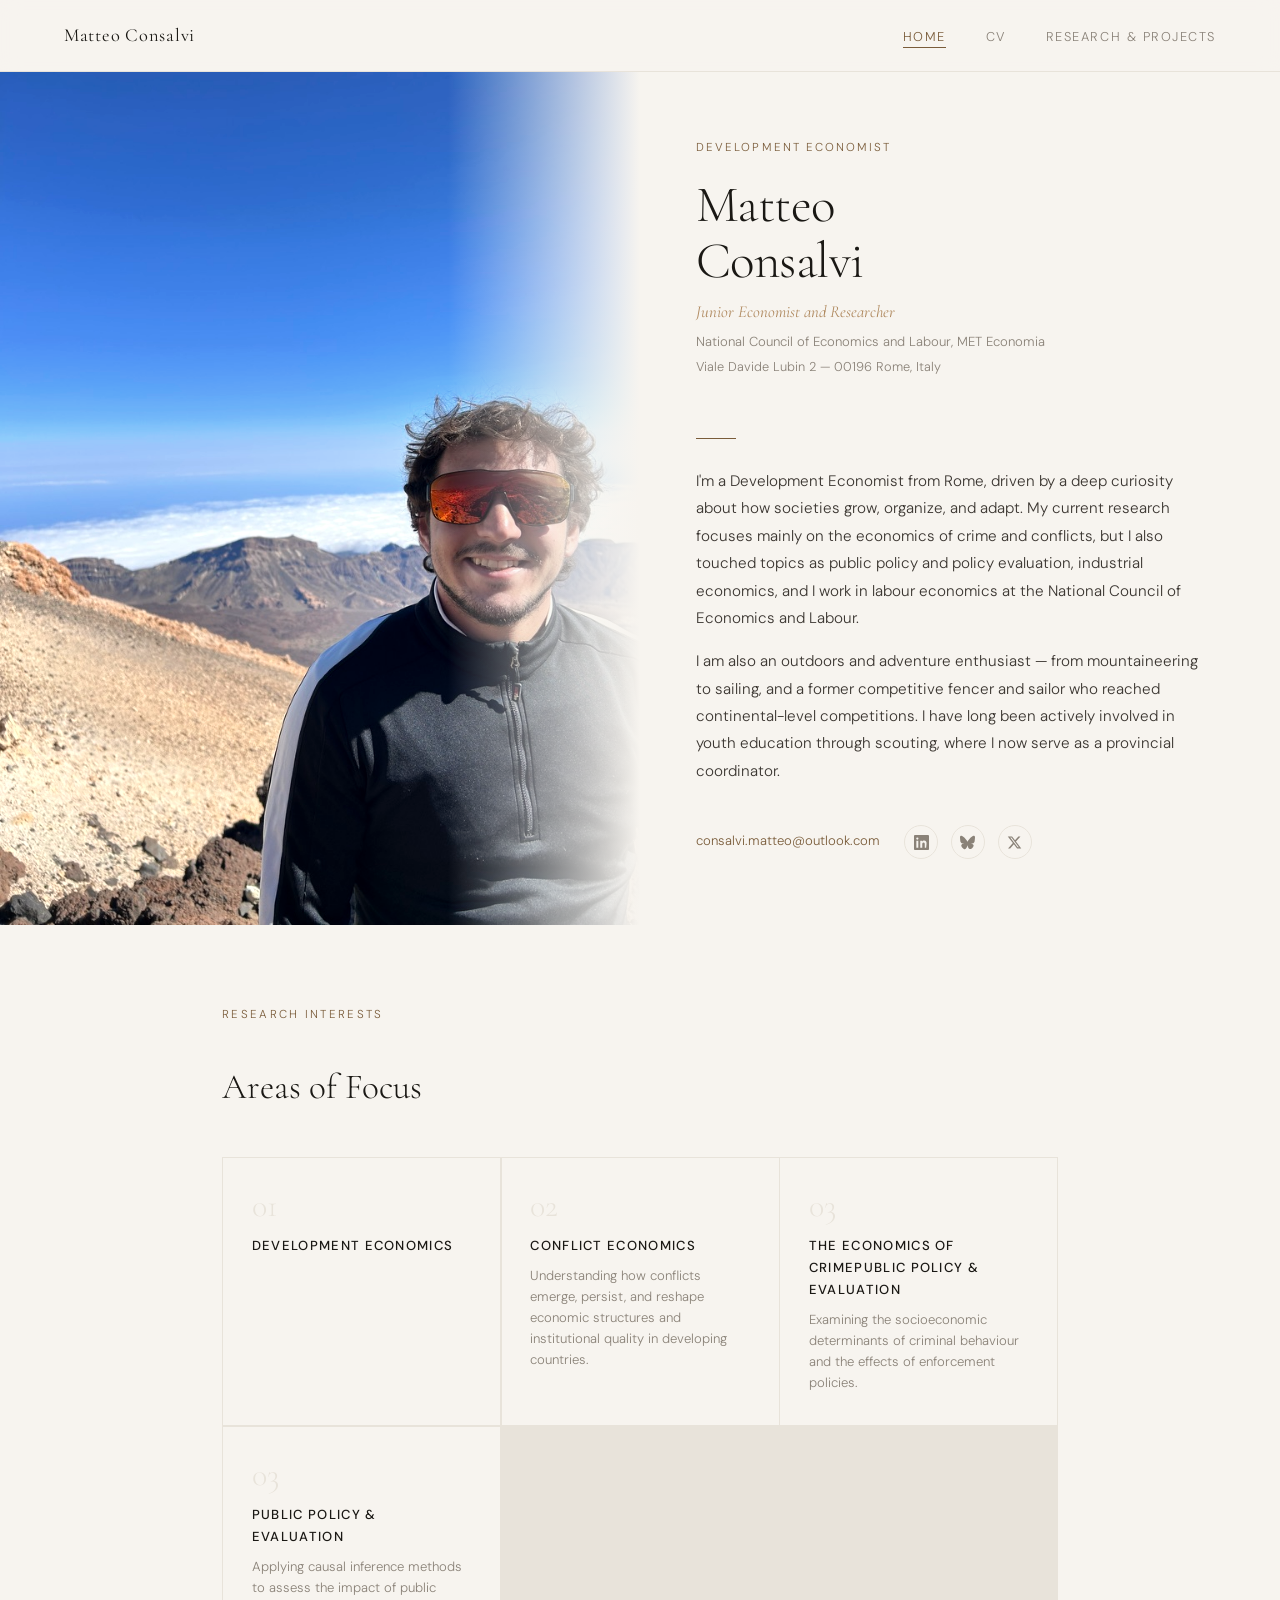
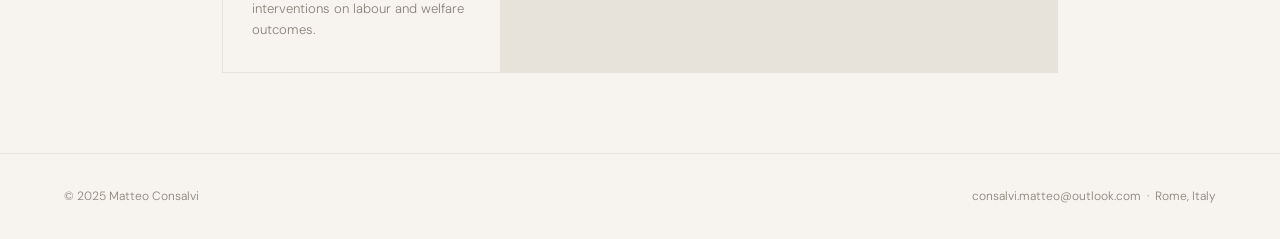
==== index.html @ 64a4013e "Updating research interests" ====
<!DOCTYPE html>
<html lang="en">
<head>
  <meta charset="UTF-8" />
  <meta name="viewport" content="width=device-width, initial-scale=1.0" />
  <title>Matteo Consalvi — Development Economist</title>
  <link href="https://fonts.googleapis.com/css2?family=Cormorant+Garamond:ital,wght@0,300;0,400;0,600;1,300;1,400&family=DM+Sans:wght@300;400;500&display=swap" rel="stylesheet" />
  <style>
    *, *::before, *::after { box-sizing: border-box; margin: 0; padding: 0; }

    :root {
      --ink:       #1a1814;
      --parchment: #f7f4ef;
      --warm-mid:  #e8e3da;
      --accent:    #7a5c3a;
      --accent-lt: #b08a60;
      --muted:     #8a8278;
      --serif:     'Cormorant Garamond', Georgia, serif;
      --sans:      'DM Sans', system-ui, sans-serif;
    }

    html { scroll-behavior: smooth; }

    body {
      background: var(--parchment);
      color: var(--ink);
      font-family: var(--sans);
      font-weight: 300;
      line-height: 1.7;
      min-height: 100vh;
    }

    /* ─── NAV ─── */
    nav {
      position: fixed; top: 0; left: 0; right: 0; z-index: 100;
      display: flex; align-items: center; justify-content: space-between;
      padding: 1.25rem 4rem;
      background: rgba(247,244,239,0.92);
      backdrop-filter: blur(10px);
      border-bottom: 1px solid var(--warm-mid);
    }
    .nav-brand {
      font-family: var(--serif);
      font-size: 1.15rem;
      font-weight: 400;
      letter-spacing: 0.04em;
      color: var(--ink);
      text-decoration: none;
    }
    .nav-links { display: flex; gap: 2.5rem; list-style: none; }
    .nav-links a {
      font-size: 0.8rem;
      letter-spacing: 0.12em;
      text-transform: uppercase;
      color: var(--muted);
      text-decoration: none;
      transition: color 0.2s;
    }
    .nav-links a:hover, .nav-links a.active { color: var(--ink); }
    .nav-links a.active {
      border-bottom: 1px solid var(--accent);
      padding-bottom: 2px;
      color: var(--accent);
    }

    /* ─── HERO ─── */
    .hero {
      display: grid;
      grid-template-columns: 1fr 1fr;
      min-height: 100vh;
      padding-top: 72px;
    }
    .hero-image-col {
      position: relative;
      overflow: hidden;
    }
    .hero-image-col img {
      width: 100%; height: 100%;
      object-fit: cover;
      object-position: center top;
      display: block;
      filter: sepia(12%) contrast(1.05);
    }
    .hero-image-overlay {
      position: absolute; inset: 0;
      background: linear-gradient(to right, transparent 70%, var(--parchment) 100%);
    }

    .hero-content {
      display: flex;
      flex-direction: column;
      justify-content: center;
      padding: 4rem 5rem 4rem 3.5rem;
    }
    .hero-eyebrow {
      font-size: 0.72rem;
      letter-spacing: 0.18em;
      text-transform: uppercase;
      color: var(--accent);
      margin-bottom: 1.2rem;
    }
    h1 {
      font-family: var(--serif);
      font-size: clamp(2.8rem, 4vw, 4.2rem);
      font-weight: 300;
      line-height: 1.1;
      letter-spacing: -0.01em;
      margin-bottom: 0.5rem;
    }
    .hero-title {
      font-family: var(--serif);
      font-size: 1.05rem;
      font-weight: 400;
      font-style: italic;
      color: var(--accent-lt);
      margin-bottom: 0.3rem;
    }
    .hero-affil {
      font-size: 0.82rem;
      color: var(--muted);
      margin-bottom: 0.15rem;
    }
    .hero-address {
      font-size: 0.8rem;
      color: var(--muted);
      margin-bottom: 2rem;
    }

    .divider {
      width: 40px; height: 1px;
      background: var(--accent);
      margin: 1.8rem 0;
    }

    .hero-bio {
      font-size: 0.95rem;
      line-height: 1.8;
      color: #3a3530;
      max-width: 520px;
      margin-bottom: 2.5rem;
    }
    .hero-bio p + p { margin-top: 1rem; }

    /* ─── CONTACT ROW ─── */
    .contact-row {
      display: flex;
      flex-wrap: wrap;
      align-items: center;
      gap: 1.5rem;
    }
    .contact-email {
      font-size: 0.82rem;
      color: var(--accent);
      text-decoration: none;
      border-bottom: 1px solid transparent;
      transition: border-color 0.2s;
    }
    .contact-email:hover { border-color: var(--accent); }

    .social-links { display: flex; gap: 0.8rem; align-items: center; }
    .social-links a {
      display: flex; align-items: center; justify-content: center;
      width: 34px; height: 34px;
      border: 1px solid var(--warm-mid);
      border-radius: 50%;
      color: var(--muted);
      text-decoration: none;
      font-size: 0.8rem;
      transition: all 0.2s;
    }
    .social-links a:hover {
      border-color: var(--accent);
      color: var(--accent);
      background: rgba(122,92,58,0.05);
    }
    .social-links svg { width: 15px; height: 15px; fill: currentColor; }

    /* ─── SECTION WRAPPER ─── */
    section {
      max-width: 900px;
      margin: 0 auto;
      padding: 5rem 2rem;
    }
    .section-label {
      font-size: 0.72rem;
      letter-spacing: 0.2em;
      text-transform: uppercase;
      color: var(--accent);
      margin-bottom: 2rem;
    }
    h2 {
      font-family: var(--serif);
      font-size: 2.2rem;
      font-weight: 300;
      margin-bottom: 2.5rem;
    }

    /* ─── INTERESTS GRID ─── */
    .interests-grid {
      display: grid;
      grid-template-columns: repeat(auto-fit, minmax(220px, 1fr));
      gap: 1.5px;
      background: var(--warm-mid);
      border: 1px solid var(--warm-mid);
    }
    .interest-card {
      background: var(--parchment);
      padding: 2rem 1.8rem;
    }
    .interest-number {
      font-family: var(--serif);
      font-size: 2rem;
      font-weight: 300;
      color: var(--warm-mid);
      line-height: 1;
      margin-bottom: 0.8rem;
    }
    .interest-title {
      font-size: 0.82rem;
      letter-spacing: 0.1em;
      text-transform: uppercase;
      font-weight: 500;
      margin-bottom: 0.5rem;
    }
    .interest-desc {
      font-size: 0.82rem;
      color: var(--muted);
      line-height: 1.6;
    }

    /* ─── FOOTER ─── */
    footer {
      border-top: 1px solid var(--warm-mid);
      padding: 2rem 4rem;
      display: flex;
      justify-content: space-between;
      align-items: center;
      font-size: 0.75rem;
      color: var(--muted);
    }
    footer a { color: var(--muted); text-decoration: none; }
    footer a:hover { color: var(--accent); }

    /* ─── MOBILE ─── */
    @media (max-width: 768px) {
      nav { padding: 1rem 1.5rem; }
      .nav-links { gap: 1.5rem; }
      .hero { grid-template-columns: 1fr; }
      .hero-image-col { height: 50vw; }
      .hero-image-overlay {
        background: linear-gradient(to bottom, transparent 60%, var(--parchment) 100%);
      }
      .hero-content { padding: 2.5rem 1.5rem; }
      footer { flex-direction: column; gap: 0.5rem; padding: 1.5rem; }
    }

    /* ─── FADE IN ─── */
    @keyframes fadeUp {
      from { opacity: 0; transform: translateY(22px); }
      to   { opacity: 1; transform: translateY(0); }
    }
    .hero-content > * {
      animation: fadeUp 0.7s ease both;
    }
    .hero-content > *:nth-child(1) { animation-delay: 0.1s; }
    .hero-content > *:nth-child(2) { animation-delay: 0.2s; }
    .hero-content > *:nth-child(3) { animation-delay: 0.28s; }
    .hero-content > *:nth-child(4) { animation-delay: 0.35s; }
    .hero-content > *:nth-child(5) { animation-delay: 0.42s; }
    .hero-content > *:nth-child(6) { animation-delay: 0.5s; }
    .hero-content > *:nth-child(7) { animation-delay: 0.58s; }
    .hero-content > *:nth-child(8) { animation-delay: 0.65s; }
  </style>
</head>
<body>

  <!-- NAV -->
  <nav>
    <a class="nav-brand" href="index.html">Matteo Consalvi</a>
    <ul class="nav-links">
      <li><a href="index.html" class="active">Home</a></li>
      <li><a href="cv.html">CV</a></li>
      <li><a href="research.html">Research &amp; Projects</a></li>
    </ul>
  </nav>

  <!-- HERO -->
  <div class="hero">
    <div class="hero-image-col">
      <!--
        Replace the src below with your own photo, e.g.:
        src="assets/matteo.jpg"
        The image should ideally be portrait-oriented.
      -->
      <img
        src="assets/my-photo.jpeg"
        alt="Matteo Consalvi"
      />
      <div class="hero-image-overlay"></div>
    </div>

    <div class="hero-content">
      <div class="hero-eyebrow">Development Economist</div>
      <h1>Matteo<br>Consalvi</h1>
      <div class="hero-title">Junior Economist and Researcher</div>
      <div class="hero-affil">National Council of Economics and Labour, MET Economia</div>
      <div class="hero-address">Viale Davide Lubin 2 &mdash; 00196 Rome, Italy</div>

      <div class="divider"></div>

      <div class="hero-bio">
        <p>
          I'm a Development Economist from Rome, driven by a deep curiosity about how societies grow, organize, and adapt. My current research focuses mainly on the economics of crime and conflicts, but I also touched topics as public policy and policy evaluation, industrial economics, and I work in labour economics at the National Council of Economics and Labour.
        </p>
        <p>
          I am also an outdoors and adventure enthusiast — from mountaineering to sailing, and a former competitive fencer and sailor who reached continental-level competitions. I have long been actively involved in youth education through scouting, where I now serve as a provincial coordinator.
        </p>
      </div>

      <div class="contact-row">
        <a class="contact-email" href="mailto:consalvi.matteo@outlook.com">consalvi.matteo@outlook.com</a>

        <div class="social-links">
          <!-- LinkedIn -->
          <a href="https://www.linkedin.com/in/matteo-consalvi-65b625216/" target="_blank" rel="noopener" title="LinkedIn">
            <svg viewBox="0 0 24 24" xmlns="http://www.w3.org/2000/svg">
              <path d="M20.447 20.452H17.21v-5.569c0-1.328-.027-3.037-1.852-3.037-1.853 0-2.136 1.445-2.136 2.939v5.667H9.999V9h3.102v1.561h.042c.431-.816 1.484-1.676 3.054-1.676 3.267 0 3.868 2.149 3.868 4.944l-.618 6.623zM5.337 7.433a1.8 1.8 0 1 1 0-3.6 1.8 1.8 0 0 1 0 3.6zm1.554 13.019H3.781V9h3.11v11.452zM22.225 0H1.771C.792 0 0 .774 0 1.729v20.542C0 23.227.792 24 1.771 24h20.451C23.2 24 24 23.227 24 22.271V1.729C24 .774 23.2 0 22.222 0h.003z"/>
            </svg>
          </a>
          <!-- Bluesky -->
          <a href="https://bsky.app/profile/mconsalvi.bsky.social" target="_blank" rel="noopener" title="Bluesky">
            <svg viewBox="0 0 24 24" xmlns="http://www.w3.org/2000/svg">
              <path d="M12 10.8c-1.087-2.114-4.046-6.053-6.798-7.995C2.566.944 1.561 1.266.902 1.565.139 1.908 0 3.08 0 3.768c0 .69.378 5.65.624 6.479.815 2.736 3.713 3.66 6.383 3.364.136-.02.275-.039.415-.056-.138.022-.276.04-.415.056-3.912.58-7.387 2.005-2.83 7.078 5.013 5.19 6.87-1.113 7.823-4.308.953 3.195 2.05 9.271 7.733 4.308 4.267-4.308 1.172-6.498-2.74-7.078a8.741 8.741 0 0 1-.415-.056c.14.017.279.036.415.056 2.67.297 5.568-.628 6.383-3.364.246-.828.624-5.79.624-6.478 0-.69-.139-1.861-.902-2.204-.659-.298-1.664-.62-4.3 1.24C16.046 4.748 13.087 8.687 12 10.8z"/>
            </svg>
          </a>
          <!-- X / Twitter -->
          <a href="https://x.com/matt_consi" target="_blank" rel="noopener" title="X (Twitter)">
            <svg viewBox="0 0 24 24" xmlns="http://www.w3.org/2000/svg">
              <path d="M18.244 2.25h3.308l-7.227 8.26 8.502 11.24H16.17l-5.214-6.817L4.99 21.75H1.68l7.73-8.835L1.254 2.25H8.08l4.713 6.231zm-1.161 17.52h1.833L7.084 4.126H5.117z"/>
            </svg>
          </a>
        </div>
      </div>
    </div>
  </div>

  <!-- RESEARCH INTERESTS -->
  <section>
    <div class="section-label">Research Interests</div>
    <h2>Areas of Focus</h2>
    <div class="interests-grid">
      <div class="interest-card">
        <div class="interest-number">01</div>
        <div class="interest-title">Development Economics</div>
        <div class="interest-desc"></div>
      </div>
      <div class="interest-card">
        <div class="interest-number">02</div>
        <div class="interest-title">Conflict Economics</div>
        <div class="interest-desc">Understanding how conflicts emerge, persist, and reshape economic structures and institutional quality in developing countries.</div>
      </div>
      <div class="interest-card">
        <div class="interest-number">03</div>
        <div class="interest-title">The Economics of CrimePublic Policy &amp; Evaluation</div>
        <div class="interest-desc">Examining the socioeconomic determinants of criminal behaviour and the effects of enforcement policies.</div>
      </div>
      <div class="interest-card">
        <div class="interest-number">03</div>
        <div class="interest-title">Public Policy &amp; Evaluation</div>
        <div class="interest-desc">Applying causal inference methods to assess the impact of public interventions on labour and welfare outcomes.</div>
      </div>
    </div>
  </section>

  <!-- FOOTER -->
  <footer>
    <span>&copy; 2025 Matteo Consalvi</span>
    <span>
      <a href="mailto:consalvi.matteo@outlook.com">consalvi.matteo@outlook.com</a>
      &nbsp;&middot;&nbsp;
      Rome, Italy
    </span>
  </footer>

</body>
</html>
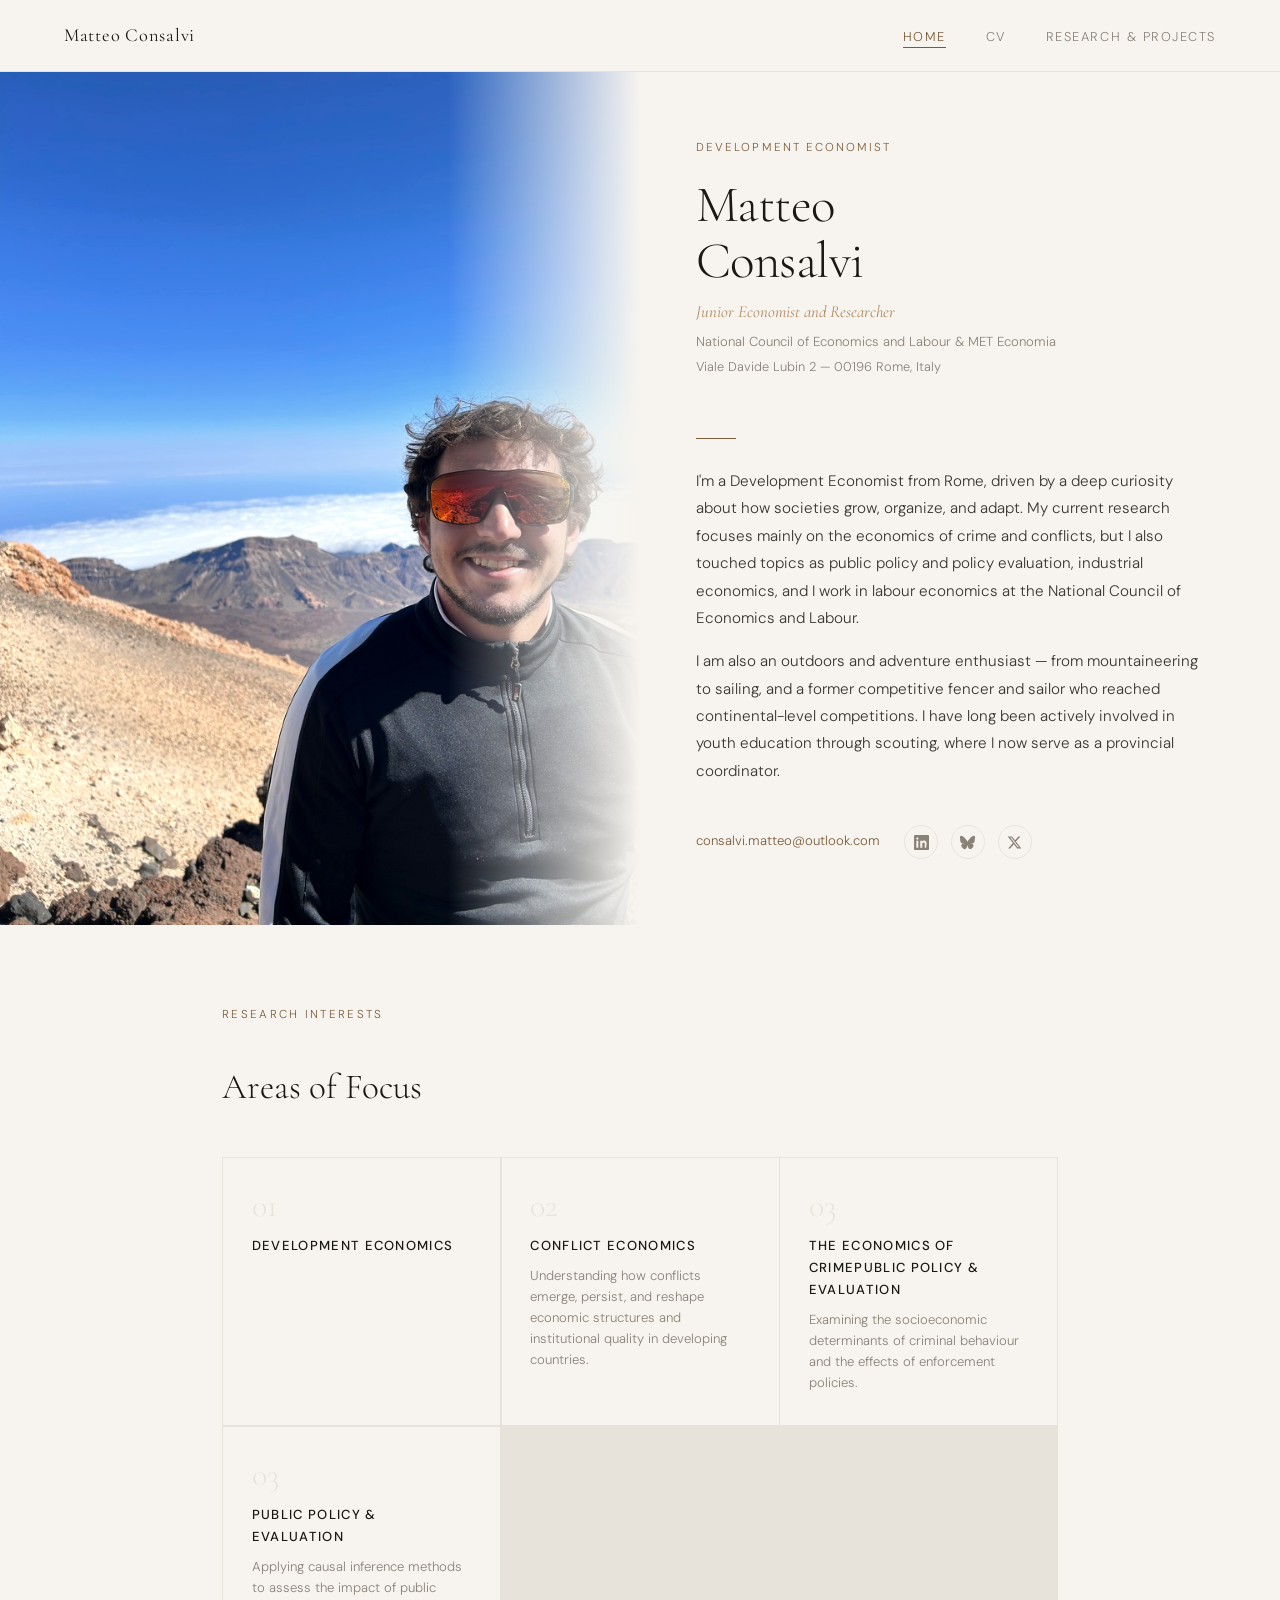
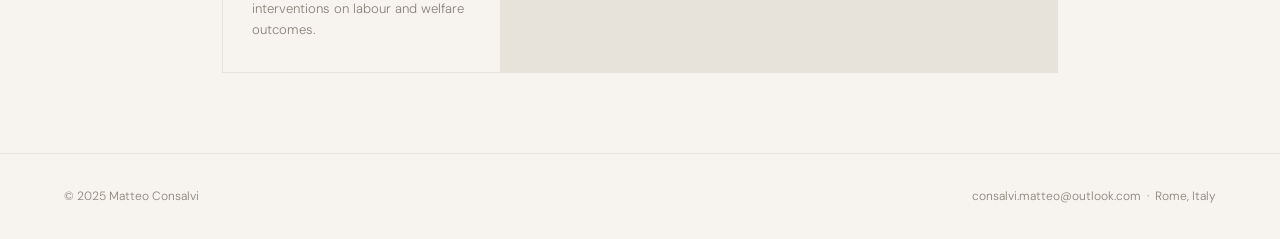
==== commit 87cc2933: "Update index.html" ====
--- a/index.html
+++ b/index.html
@@ -303,7 +303,7 @@
       <div class="hero-eyebrow">Development Economist</div>
       <h1>Matteo<br>Consalvi</h1>
       <div class="hero-title">Junior Economist and Researcher</div>
-      <div class="hero-affil">National Council of Economics and Labour, MET Economia</div>
+      <div class="hero-affil">National Council of Economics and Labour &amp; MET Economia</div>
       <div class="hero-address">Viale Davide Lubin 2 &mdash; 00196 Rome, Italy</div>
 
       <div class="divider"></div>
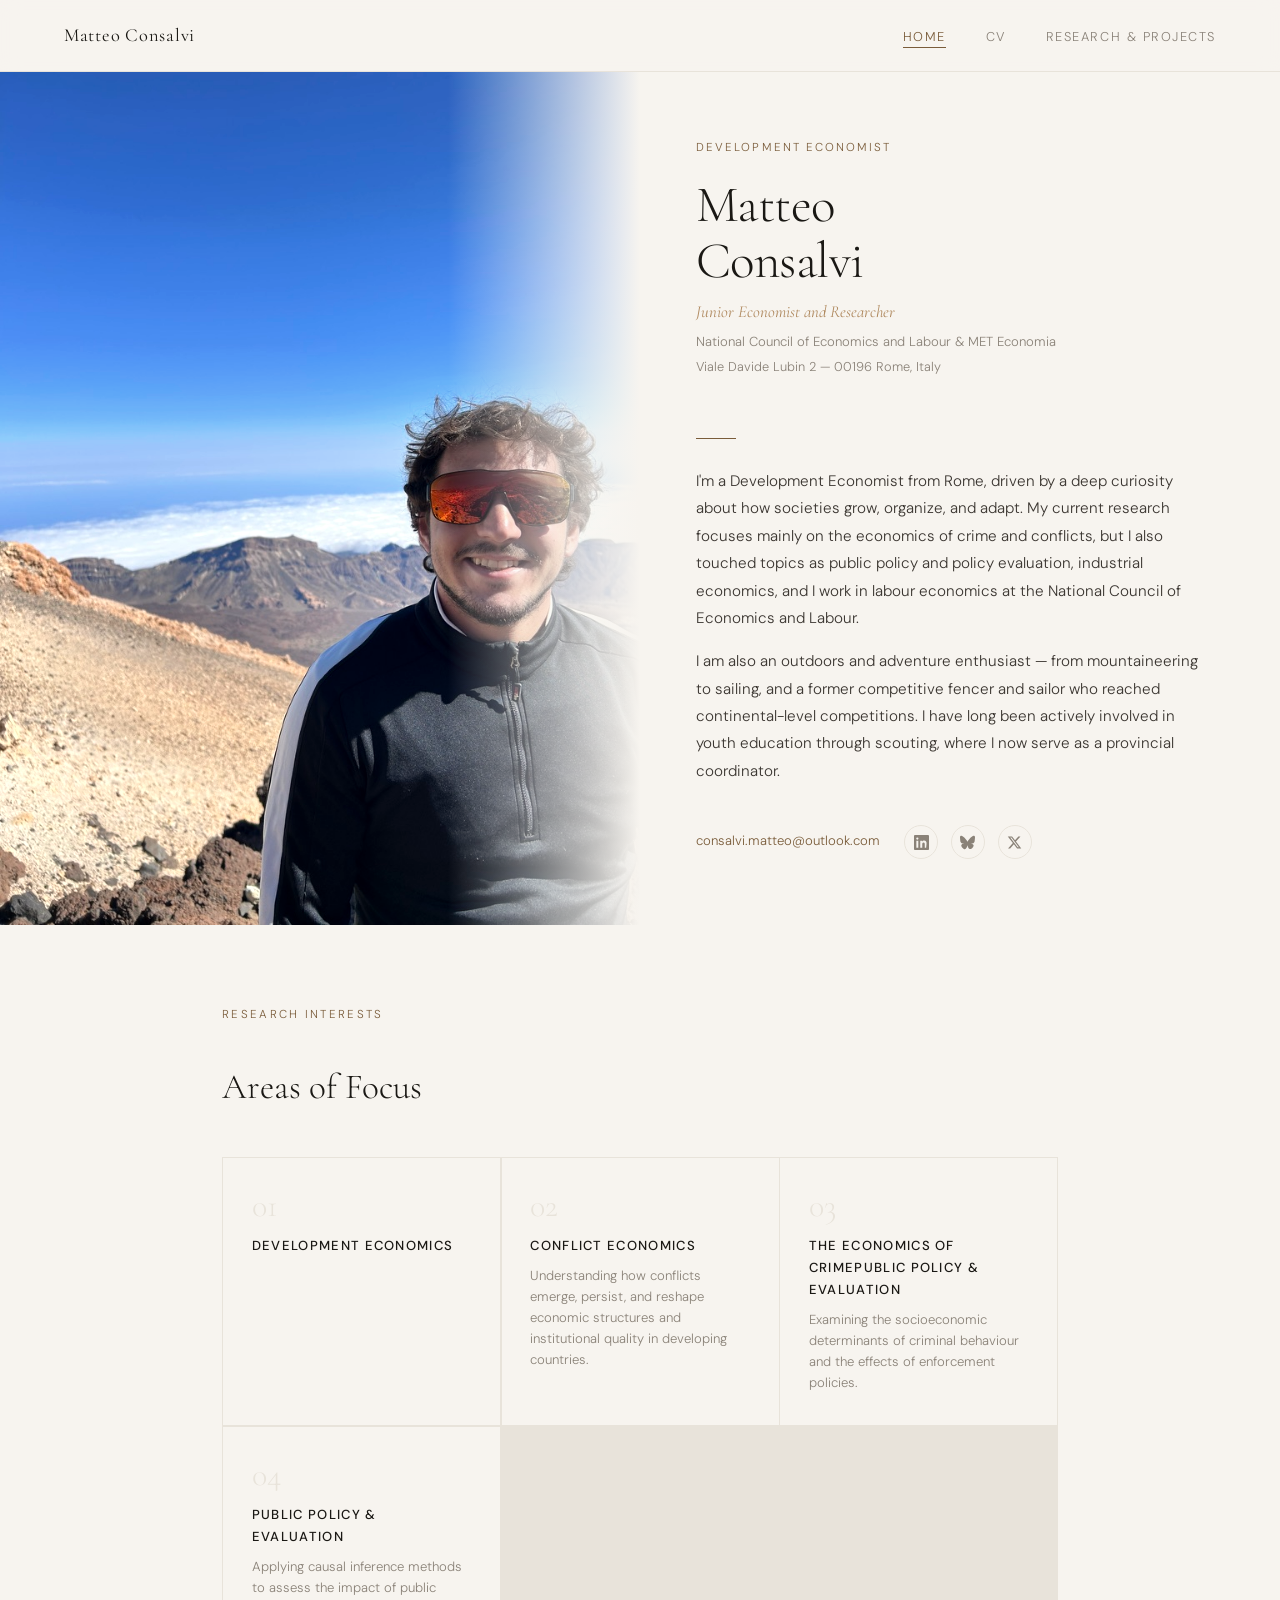
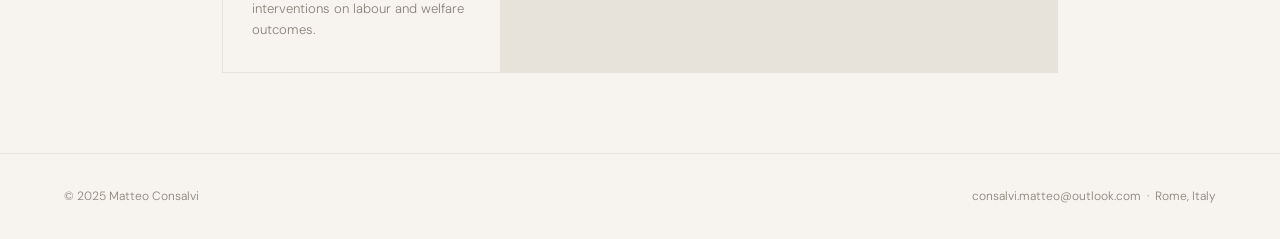
==== commit e03881c5: "Update index.html" ====
--- a/index.html
+++ b/index.html
@@ -365,7 +365,7 @@
         <div class="interest-desc">Examining the socioeconomic determinants of criminal behaviour and the effects of enforcement policies.</div>
       </div>
       <div class="interest-card">
-        <div class="interest-number">03</div>
+        <div class="interest-number">04</div>
         <div class="interest-title">Public Policy &amp; Evaluation</div>
         <div class="interest-desc">Applying causal inference methods to assess the impact of public interventions on labour and welfare outcomes.</div>
       </div>
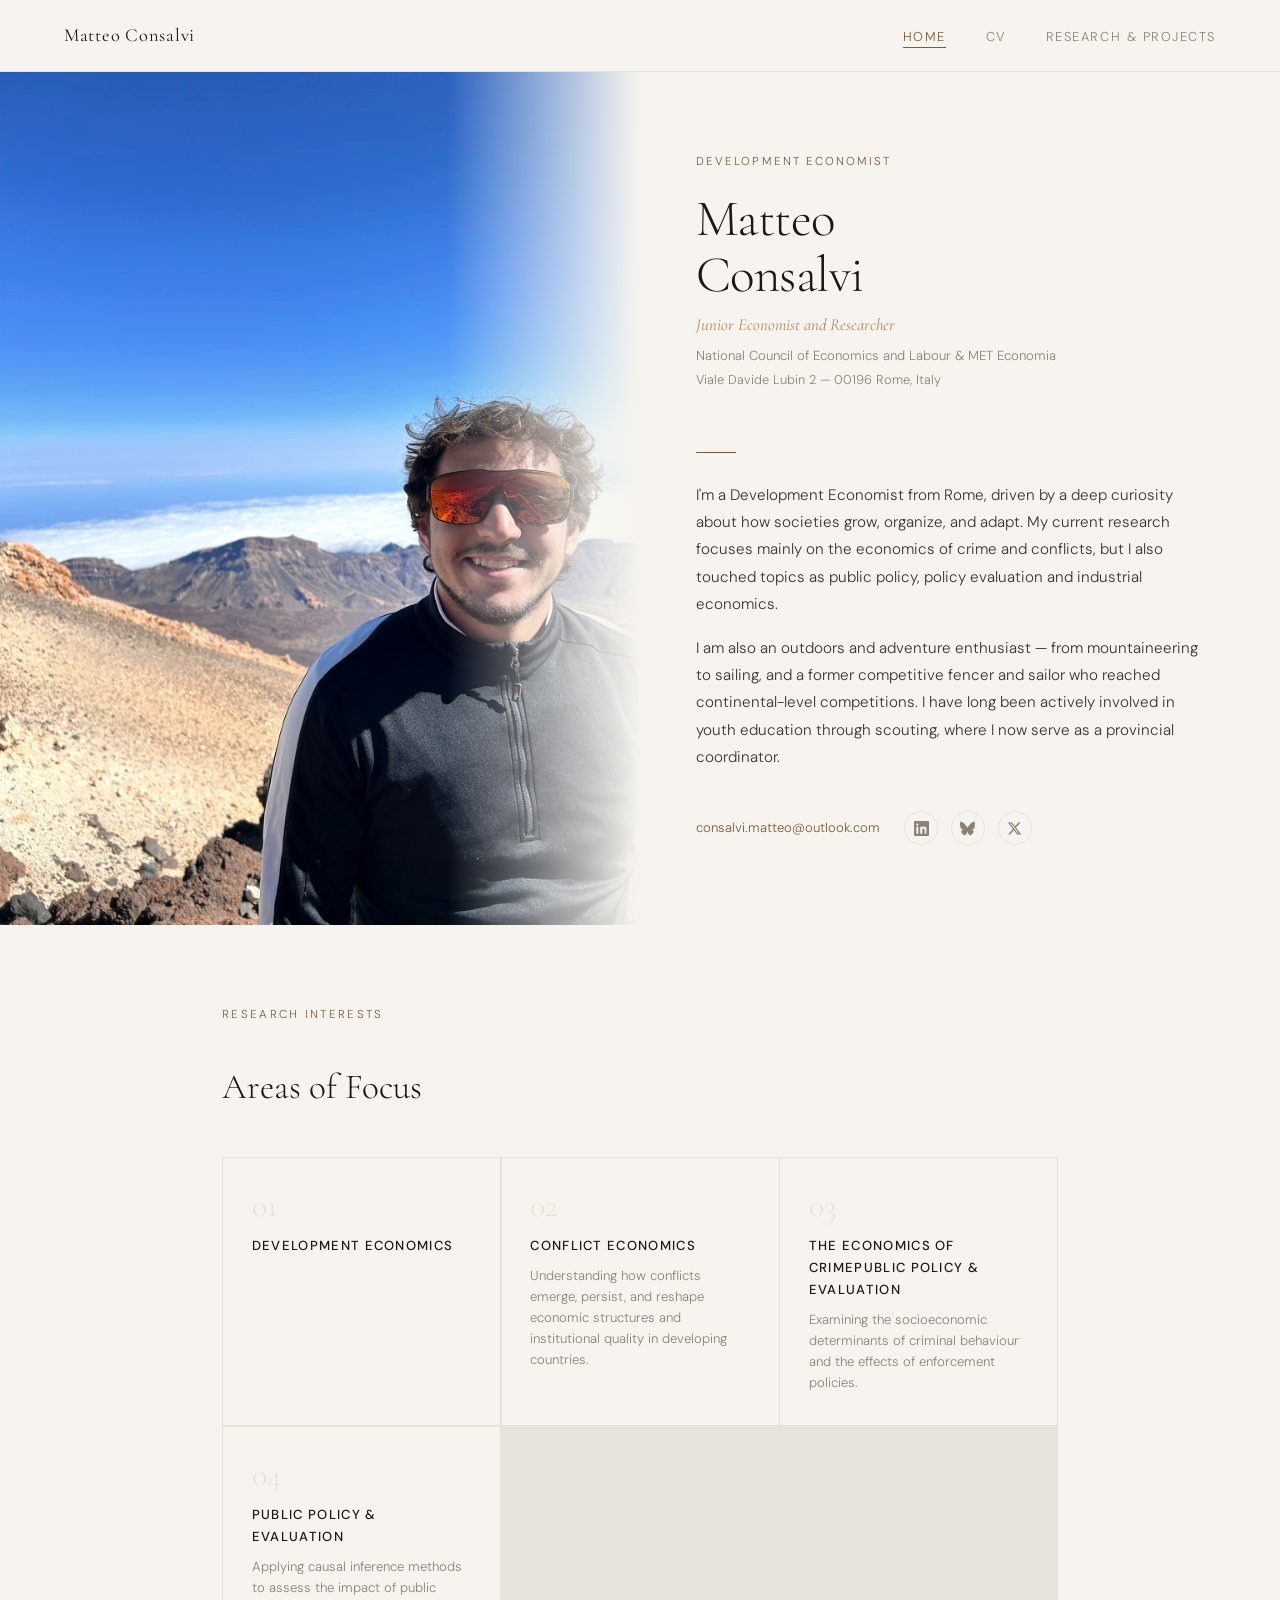
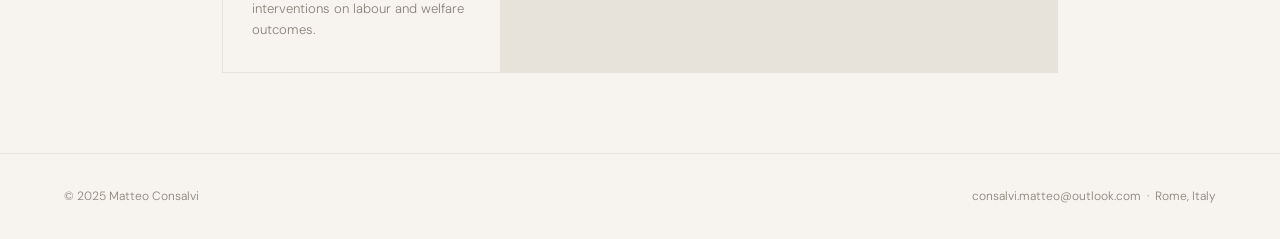
==== commit 46ef0734: "Update index.html" ====
--- a/index.html
+++ b/index.html
@@ -310,7 +310,7 @@
 
       <div class="hero-bio">
         <p>
-          I'm a Development Economist from Rome, driven by a deep curiosity about how societies grow, organize, and adapt. My current research focuses mainly on the economics of crime and conflicts, but I also touched topics as public policy and policy evaluation, industrial economics, and I work in labour economics at the National Council of Economics and Labour.
+          I'm a Development Economist from Rome, driven by a deep curiosity about how societies grow, organize, and adapt. My current research focuses mainly on the economics of crime and conflicts, but I also touched topics as public policy, policy evaluation and industrial economics.
         </p>
         <p>
           I am also an outdoors and adventure enthusiast — from mountaineering to sailing, and a former competitive fencer and sailor who reached continental-level competitions. I have long been actively involved in youth education through scouting, where I now serve as a provincial coordinator.
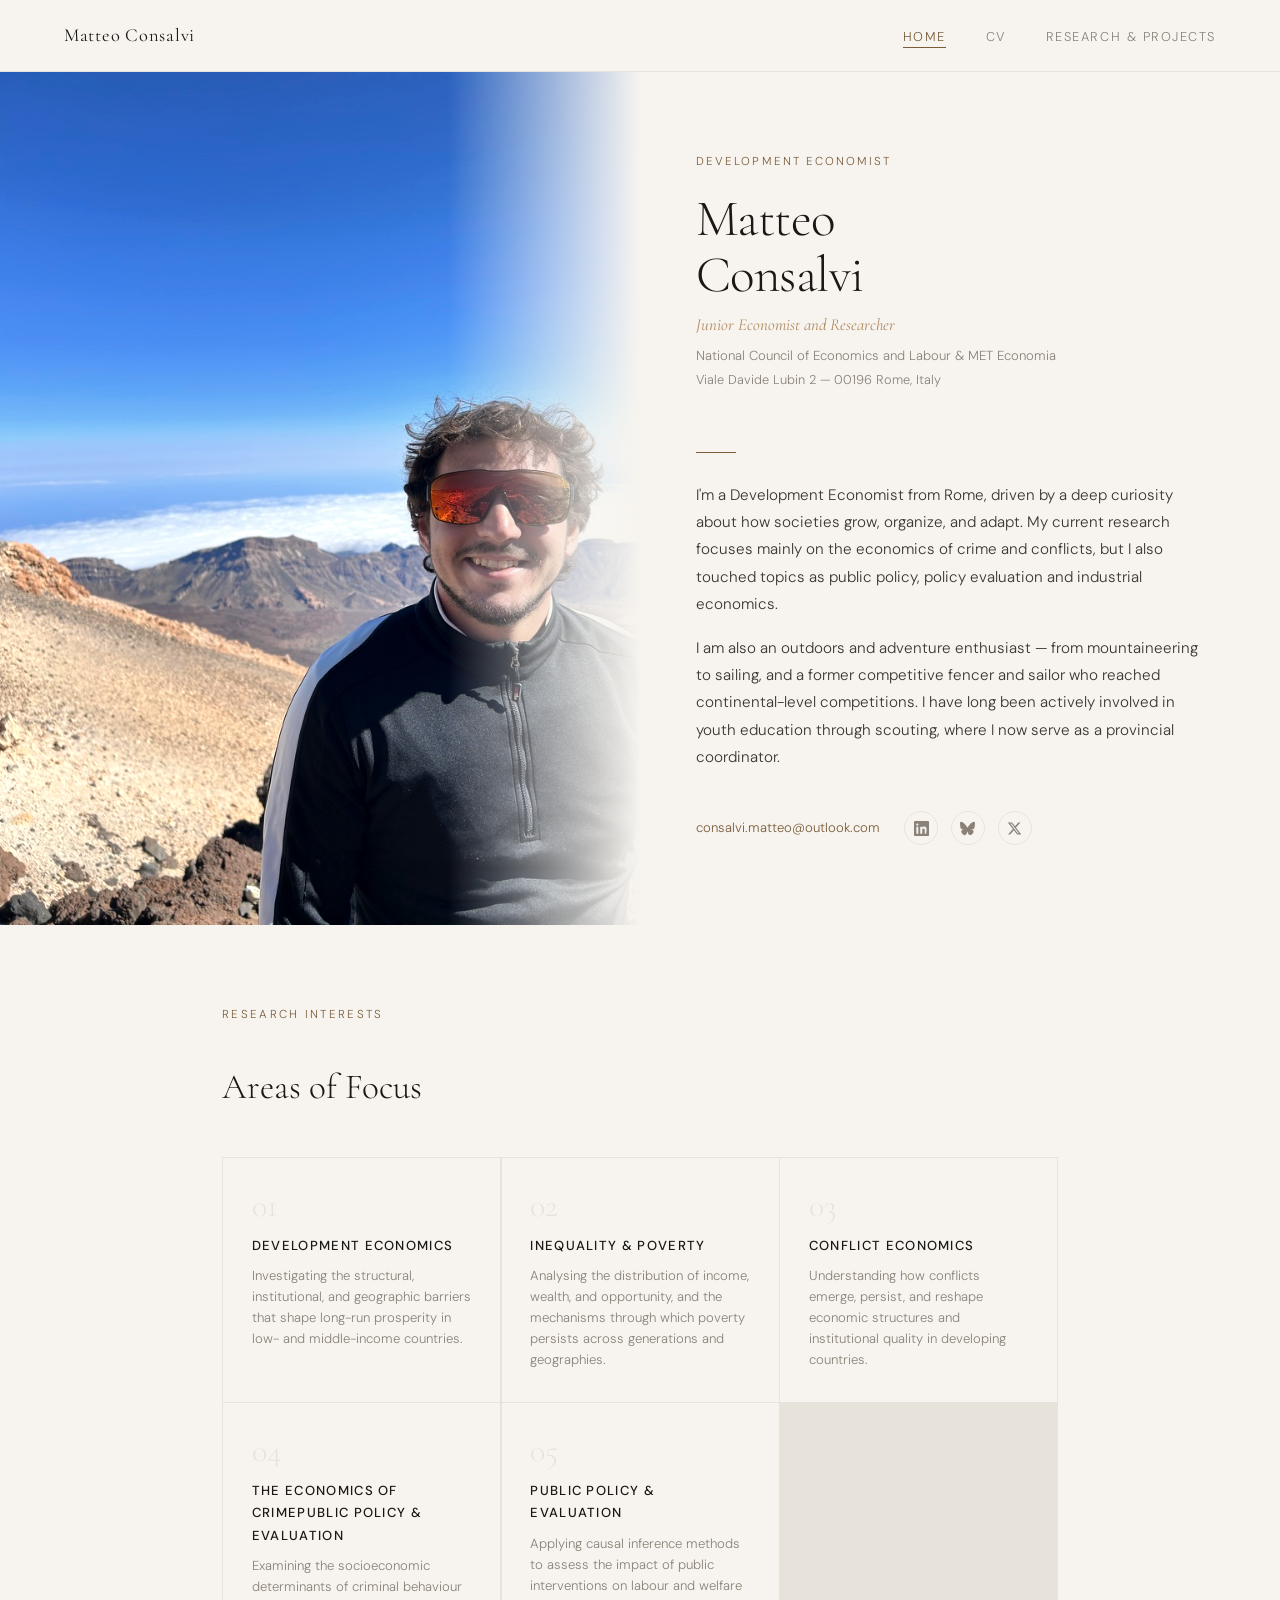
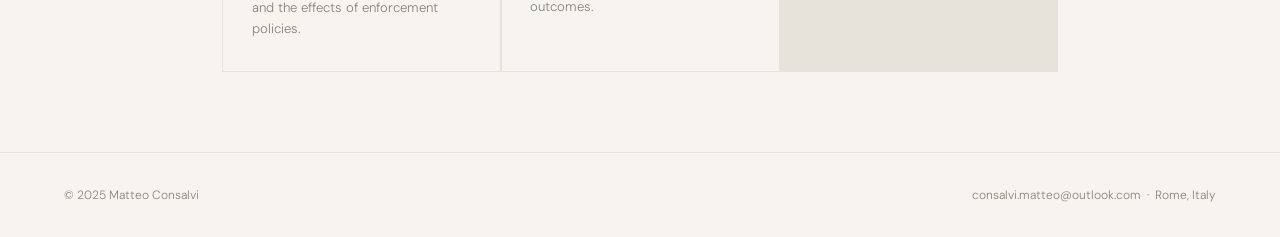
==== commit b557d318: "Research interests change" ====
--- a/index.html
+++ b/index.html
@@ -352,20 +352,25 @@
       <div class="interest-card">
         <div class="interest-number">01</div>
         <div class="interest-title">Development Economics</div>
-        <div class="interest-desc"></div>
+        <div class="interest-desc">Investigating the structural, institutional, and geographic barriers that shape long-run prosperity in low- and middle-income countries.</div>
       </div>
       <div class="interest-card">
         <div class="interest-number">02</div>
+        <div class="interest-title">Inequality &amp; Poverty</div>
+        <div class="interest-desc">Analysing the distribution of income, wealth, and opportunity, and the mechanisms through which poverty persists across generations and geographies.</div>
+      </div>
+      <div class="interest-card">
+        <div class="interest-number">03</div>
         <div class="interest-title">Conflict Economics</div>
         <div class="interest-desc">Understanding how conflicts emerge, persist, and reshape economic structures and institutional quality in developing countries.</div>
       </div>
       <div class="interest-card">
-        <div class="interest-number">03</div>
+        <div class="interest-number">04</div>
         <div class="interest-title">The Economics of CrimePublic Policy &amp; Evaluation</div>
         <div class="interest-desc">Examining the socioeconomic determinants of criminal behaviour and the effects of enforcement policies.</div>
       </div>
       <div class="interest-card">
-        <div class="interest-number">04</div>
+        <div class="interest-number">05</div>
         <div class="interest-title">Public Policy &amp; Evaluation</div>
         <div class="interest-desc">Applying causal inference methods to assess the impact of public interventions on labour and welfare outcomes.</div>
       </div>
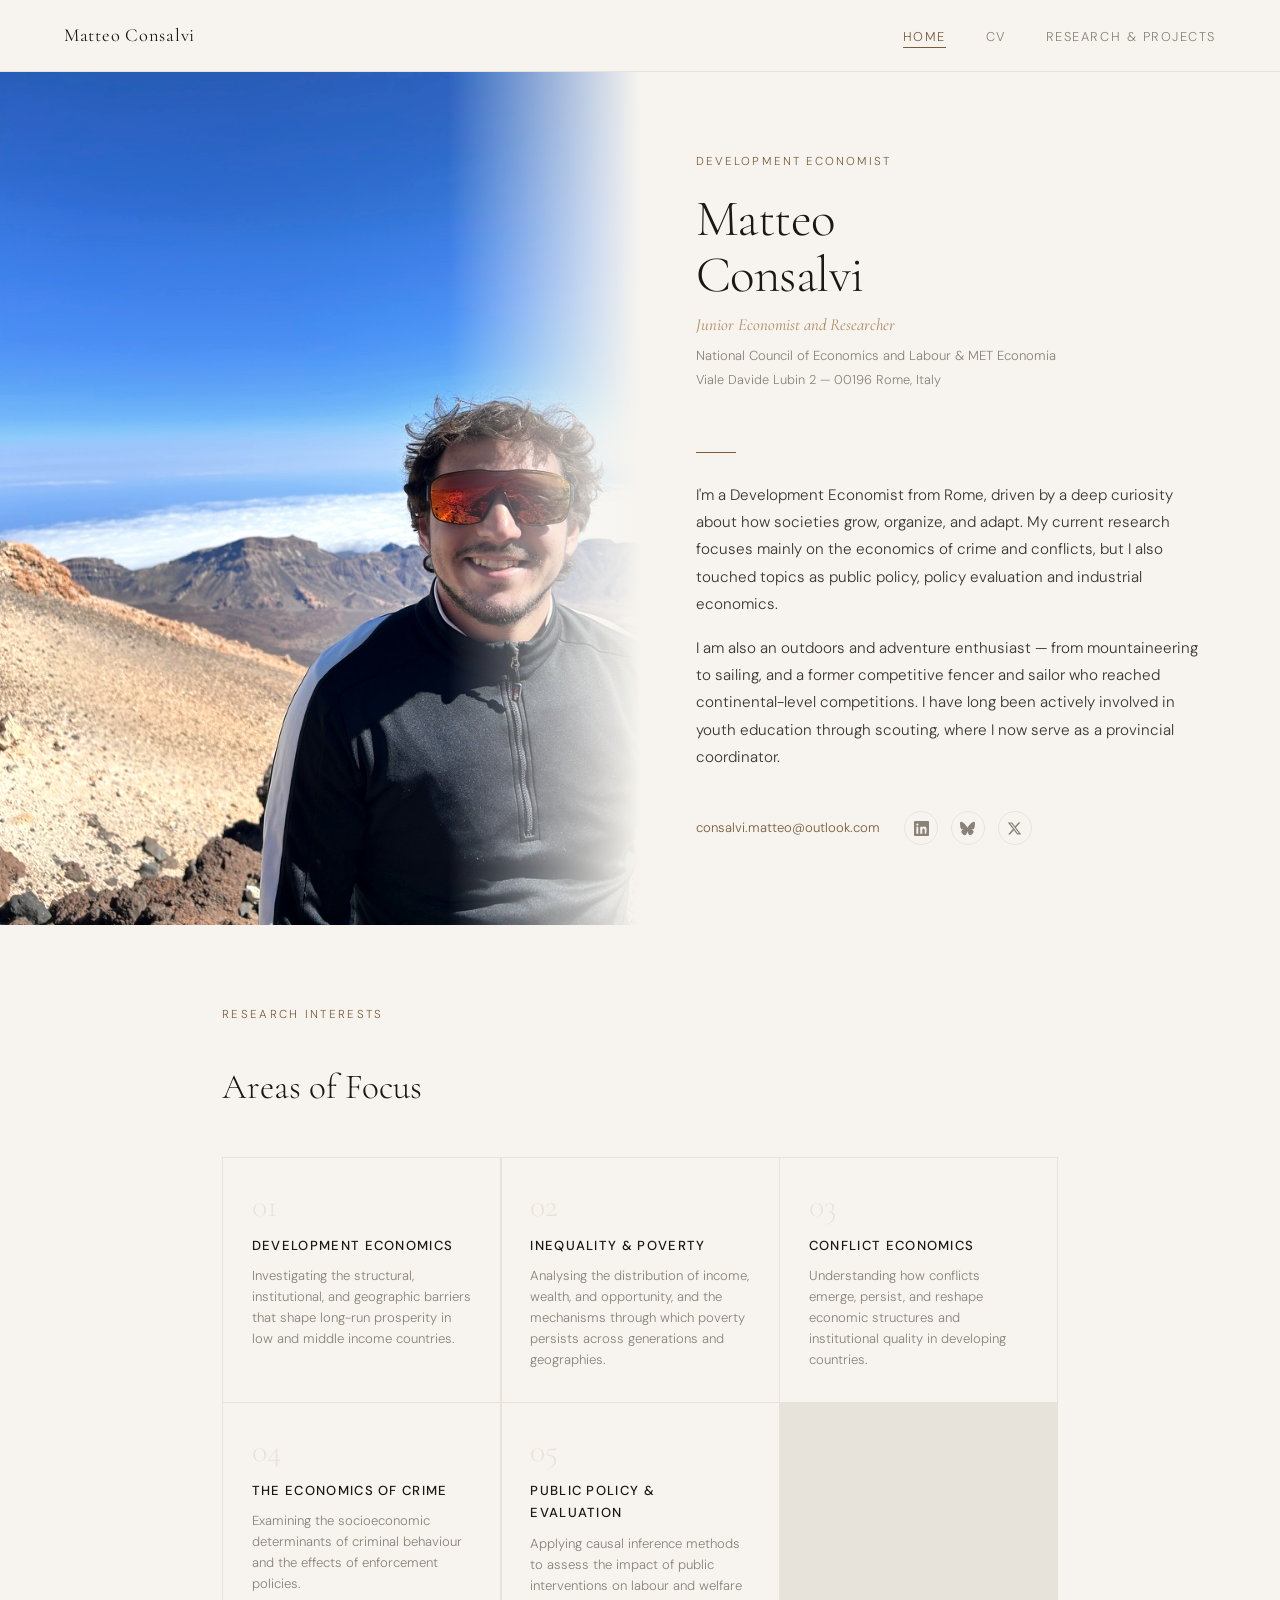
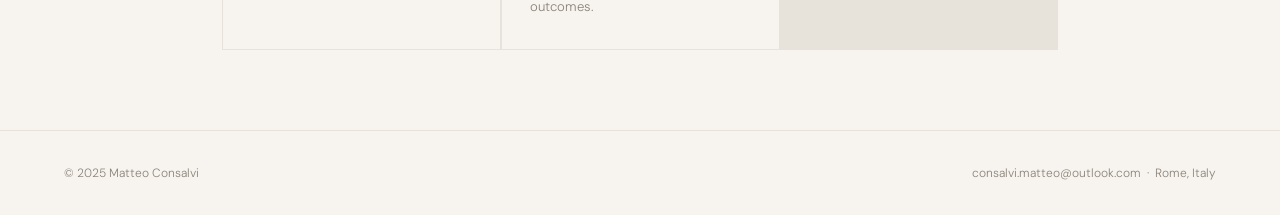
==== commit 74bc6f6d: "Update index.html" ====
--- a/index.html
+++ b/index.html
@@ -352,7 +352,7 @@
       <div class="interest-card">
         <div class="interest-number">01</div>
         <div class="interest-title">Development Economics</div>
-        <div class="interest-desc">Investigating the structural, institutional, and geographic barriers that shape long-run prosperity in low- and middle-income countries.</div>
+        <div class="interest-desc">Investigating the structural, institutional, and geographic barriers that shape long-run prosperity in low and middle income countries.</div>
       </div>
       <div class="interest-card">
         <div class="interest-number">02</div>
@@ -366,7 +366,7 @@
       </div>
       <div class="interest-card">
         <div class="interest-number">04</div>
-        <div class="interest-title">The Economics of CrimePublic Policy &amp; Evaluation</div>
+        <div class="interest-title">The Economics of Crime</div>
         <div class="interest-desc">Examining the socioeconomic determinants of criminal behaviour and the effects of enforcement policies.</div>
       </div>
       <div class="interest-card">
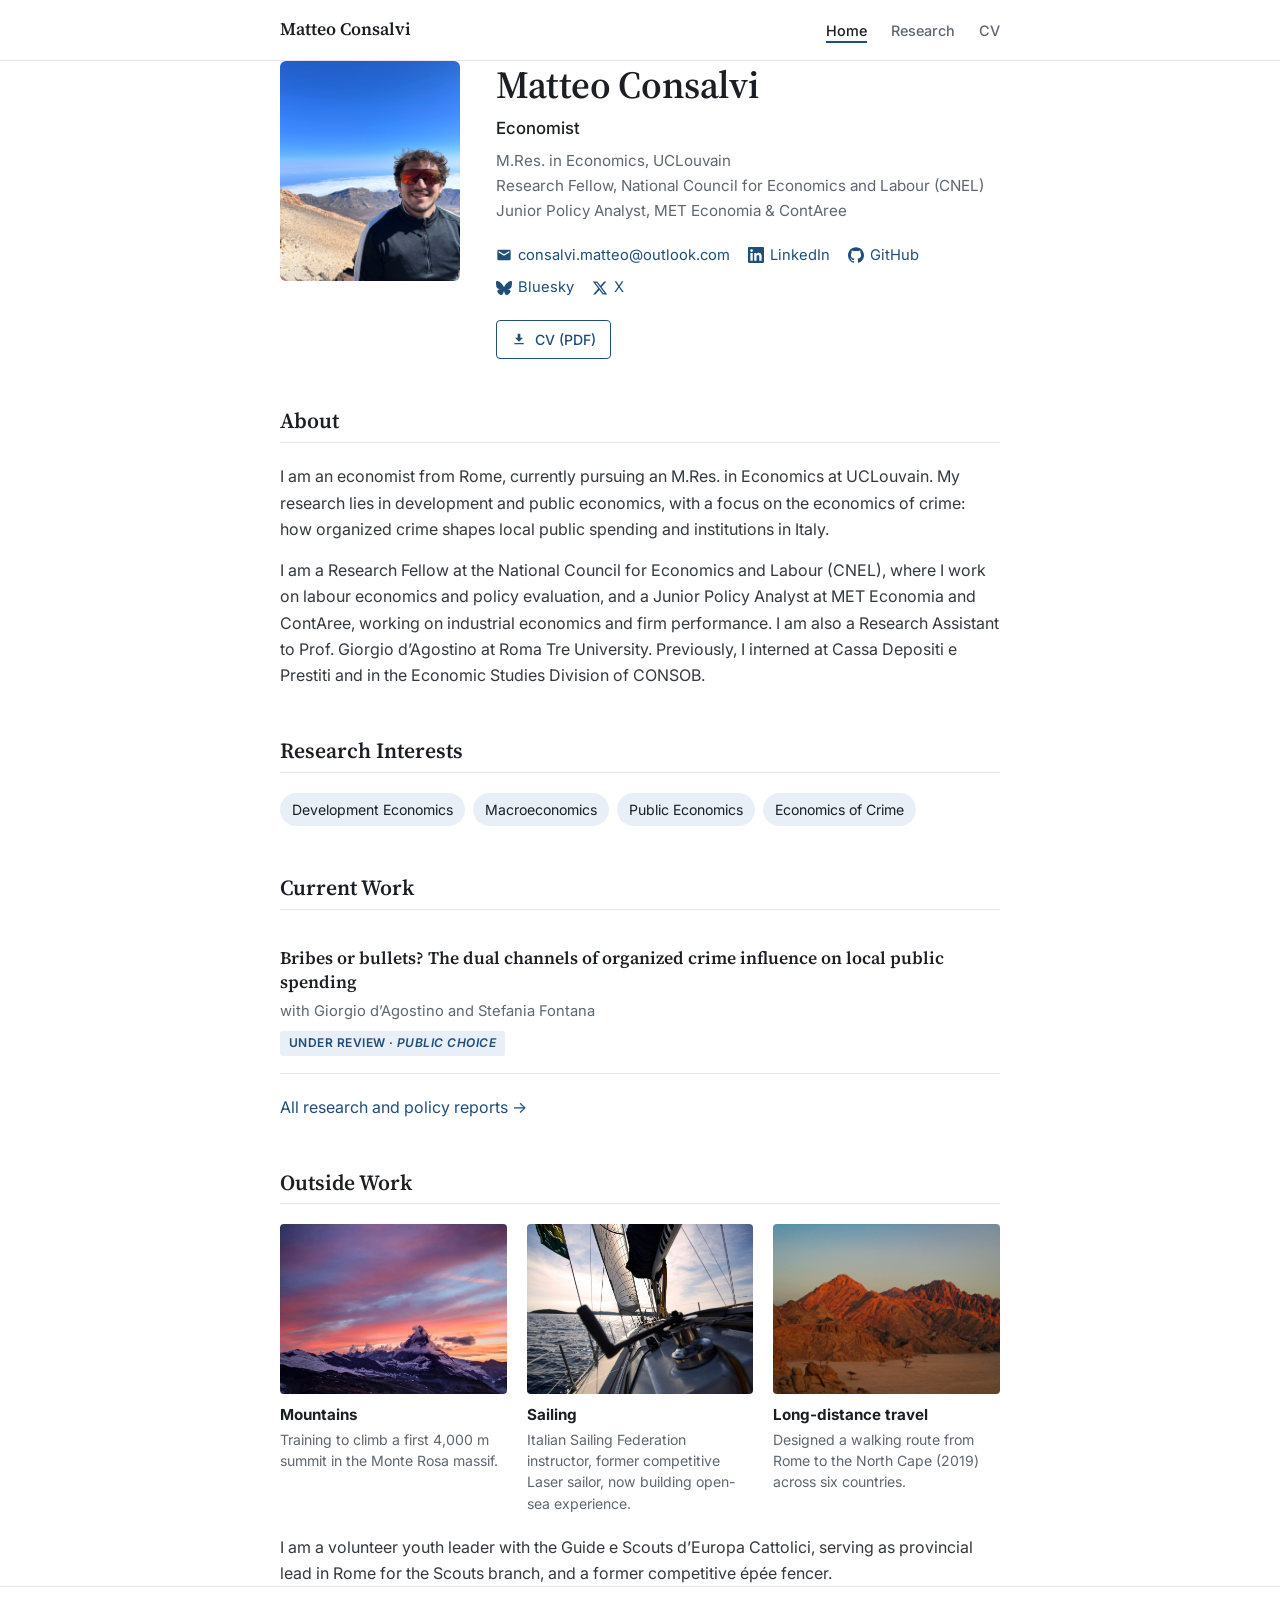
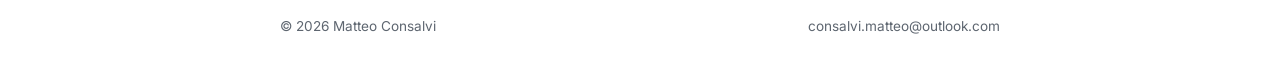
==== commit 4cf2b967: "Redesign site with a clean academic layout - Single-column layout with shared style.css, dark mode, " ====
--- a/index.html
+++ b/index.html
@@ -3,388 +3,145 @@
 <head>
   <meta charset="UTF-8" />
   <meta name="viewport" content="width=device-width, initial-scale=1.0" />
-  <title>Matteo Consalvi — Development Economist</title>
-  <link href="https://fonts.googleapis.com/css2?family=Cormorant+Garamond:ital,wght@0,300;0,400;0,600;1,300;1,400&family=DM+Sans:wght@300;400;500&display=swap" rel="stylesheet" />
-  <style>
-    *, *::before, *::after { box-sizing: border-box; margin: 0; padding: 0; }
-
-    :root {
-      --ink:       #1a1814;
-      --parchment: #f7f4ef;
-      --warm-mid:  #e8e3da;
-      --accent:    #7a5c3a;
-      --accent-lt: #b08a60;
-      --muted:     #8a8278;
-      --serif:     'Cormorant Garamond', Georgia, serif;
-      --sans:      'DM Sans', system-ui, sans-serif;
-    }
-
-    html { scroll-behavior: smooth; }
-
-    body {
-      background: var(--parchment);
-      color: var(--ink);
-      font-family: var(--sans);
-      font-weight: 300;
-      line-height: 1.7;
-      min-height: 100vh;
-    }
-
-    /* ─── NAV ─── */
-    nav {
-      position: fixed; top: 0; left: 0; right: 0; z-index: 100;
-      display: flex; align-items: center; justify-content: space-between;
-      padding: 1.25rem 4rem;
-      background: rgba(247,244,239,0.92);
-      backdrop-filter: blur(10px);
-      border-bottom: 1px solid var(--warm-mid);
-    }
-    .nav-brand {
-      font-family: var(--serif);
-      font-size: 1.15rem;
-      font-weight: 400;
-      letter-spacing: 0.04em;
-      color: var(--ink);
-      text-decoration: none;
-    }
-    .nav-links { display: flex; gap: 2.5rem; list-style: none; }
-    .nav-links a {
-      font-size: 0.8rem;
-      letter-spacing: 0.12em;
-      text-transform: uppercase;
-      color: var(--muted);
-      text-decoration: none;
-      transition: color 0.2s;
-    }
-    .nav-links a:hover, .nav-links a.active { color: var(--ink); }
-    .nav-links a.active {
-      border-bottom: 1px solid var(--accent);
-      padding-bottom: 2px;
-      color: var(--accent);
-    }
-
-    /* ─── HERO ─── */
-    .hero {
-      display: grid;
-      grid-template-columns: 1fr 1fr;
-      min-height: 100vh;
-      padding-top: 72px;
-    }
-    .hero-image-col {
-      position: relative;
-      overflow: hidden;
-    }
-    .hero-image-col img {
-      width: 100%; height: 100%;
-      object-fit: cover;
-      object-position: center top;
-      display: block;
-      filter: sepia(12%) contrast(1.05);
-    }
-    .hero-image-overlay {
-      position: absolute; inset: 0;
-      background: linear-gradient(to right, transparent 70%, var(--parchment) 100%);
-    }
-
-    .hero-content {
-      display: flex;
-      flex-direction: column;
-      justify-content: center;
-      padding: 4rem 5rem 4rem 3.5rem;
-    }
-    .hero-eyebrow {
-      font-size: 0.72rem;
-      letter-spacing: 0.18em;
-      text-transform: uppercase;
-      color: var(--accent);
-      margin-bottom: 1.2rem;
-    }
-    h1 {
-      font-family: var(--serif);
-      font-size: clamp(2.8rem, 4vw, 4.2rem);
-      font-weight: 300;
-      line-height: 1.1;
-      letter-spacing: -0.01em;
-      margin-bottom: 0.5rem;
-    }
-    .hero-title {
-      font-family: var(--serif);
-      font-size: 1.05rem;
-      font-weight: 400;
-      font-style: italic;
-      color: var(--accent-lt);
-      margin-bottom: 0.3rem;
-    }
-    .hero-affil {
-      font-size: 0.82rem;
-      color: var(--muted);
-      margin-bottom: 0.15rem;
-    }
-    .hero-address {
-      font-size: 0.8rem;
-      color: var(--muted);
-      margin-bottom: 2rem;
-    }
-
-    .divider {
-      width: 40px; height: 1px;
-      background: var(--accent);
-      margin: 1.8rem 0;
-    }
-
-    .hero-bio {
-      font-size: 0.95rem;
-      line-height: 1.8;
-      color: #3a3530;
-      max-width: 520px;
-      margin-bottom: 2.5rem;
-    }
-    .hero-bio p + p { margin-top: 1rem; }
-
-    /* ─── CONTACT ROW ─── */
-    .contact-row {
-      display: flex;
-      flex-wrap: wrap;
-      align-items: center;
-      gap: 1.5rem;
-    }
-    .contact-email {
-      font-size: 0.82rem;
-      color: var(--accent);
-      text-decoration: none;
-      border-bottom: 1px solid transparent;
-      transition: border-color 0.2s;
-    }
-    .contact-email:hover { border-color: var(--accent); }
-
-    .social-links { display: flex; gap: 0.8rem; align-items: center; }
-    .social-links a {
-      display: flex; align-items: center; justify-content: center;
-      width: 34px; height: 34px;
-      border: 1px solid var(--warm-mid);
-      border-radius: 50%;
-      color: var(--muted);
-      text-decoration: none;
-      font-size: 0.8rem;
-      transition: all 0.2s;
-    }
-    .social-links a:hover {
-      border-color: var(--accent);
-      color: var(--accent);
-      background: rgba(122,92,58,0.05);
-    }
-    .social-links svg { width: 15px; height: 15px; fill: currentColor; }
-
-    /* ─── SECTION WRAPPER ─── */
-    section {
-      max-width: 900px;
-      margin: 0 auto;
-      padding: 5rem 2rem;
-    }
-    .section-label {
-      font-size: 0.72rem;
-      letter-spacing: 0.2em;
-      text-transform: uppercase;
-      color: var(--accent);
-      margin-bottom: 2rem;
-    }
-    h2 {
-      font-family: var(--serif);
-      font-size: 2.2rem;
-      font-weight: 300;
-      margin-bottom: 2.5rem;
-    }
-
-    /* ─── INTERESTS GRID ─── */
-    .interests-grid {
-      display: grid;
-      grid-template-columns: repeat(auto-fit, minmax(220px, 1fr));
-      gap: 1.5px;
-      background: var(--warm-mid);
-      border: 1px solid var(--warm-mid);
-    }
-    .interest-card {
-      background: var(--parchment);
-      padding: 2rem 1.8rem;
-    }
-    .interest-number {
-      font-family: var(--serif);
-      font-size: 2rem;
-      font-weight: 300;
-      color: var(--warm-mid);
-      line-height: 1;
-      margin-bottom: 0.8rem;
-    }
-    .interest-title {
-      font-size: 0.82rem;
-      letter-spacing: 0.1em;
-      text-transform: uppercase;
-      font-weight: 500;
-      margin-bottom: 0.5rem;
-    }
-    .interest-desc {
-      font-size: 0.82rem;
-      color: var(--muted);
-      line-height: 1.6;
-    }
-
-    /* ─── FOOTER ─── */
-    footer {
-      border-top: 1px solid var(--warm-mid);
-      padding: 2rem 4rem;
-      display: flex;
-      justify-content: space-between;
-      align-items: center;
-      font-size: 0.75rem;
-      color: var(--muted);
-    }
-    footer a { color: var(--muted); text-decoration: none; }
-    footer a:hover { color: var(--accent); }
-
-    /* ─── MOBILE ─── */
-    @media (max-width: 768px) {
-      nav { padding: 1rem 1.5rem; }
-      .nav-links { gap: 1.5rem; }
-      .hero { grid-template-columns: 1fr; }
-      .hero-image-col { height: 50vw; }
-      .hero-image-overlay {
-        background: linear-gradient(to bottom, transparent 60%, var(--parchment) 100%);
-      }
-      .hero-content { padding: 2.5rem 1.5rem; }
-      footer { flex-direction: column; gap: 0.5rem; padding: 1.5rem; }
-    }
-
-    /* ─── FADE IN ─── */
-    @keyframes fadeUp {
-      from { opacity: 0; transform: translateY(22px); }
-      to   { opacity: 1; transform: translateY(0); }
-    }
-    .hero-content > * {
-      animation: fadeUp 0.7s ease both;
-    }
-    .hero-content > *:nth-child(1) { animation-delay: 0.1s; }
-    .hero-content > *:nth-child(2) { animation-delay: 0.2s; }
-    .hero-content > *:nth-child(3) { animation-delay: 0.28s; }
-    .hero-content > *:nth-child(4) { animation-delay: 0.35s; }
-    .hero-content > *:nth-child(5) { animation-delay: 0.42s; }
-    .hero-content > *:nth-child(6) { animation-delay: 0.5s; }
-    .hero-content > *:nth-child(7) { animation-delay: 0.58s; }
-    .hero-content > *:nth-child(8) { animation-delay: 0.65s; }
-  </style>
+  <title>Matteo Consalvi — Economist</title>
+  <meta name="description" content="Matteo Consalvi, economist. Research on development and public economics and the economics of organized crime. M.Res. in Economics at UCLouvain; Research Fellow at CNEL." />
+  <meta name="author" content="Matteo Consalvi" />
+  <link rel="canonical" href="https://mconsalvi.github.io/" />
+  <meta property="og:type" content="profile" />
+  <meta property="og:title" content="Matteo Consalvi — Economist" />
+  <meta property="og:description" content="Development and public economics, economics of crime. M.Res. in Economics, UCLouvain · Research Fellow, CNEL." />
+  <meta property="og:url" content="https://mconsalvi.github.io/" />
+  <meta property="og:image" content="https://mconsalvi.github.io/assets/my-photo.jpeg" />
+  <meta name="twitter:card" content="summary" />
+  <link rel="icon" href="favicon.svg" type="image/svg+xml" />
+  <link rel="preconnect" href="https://fonts.googleapis.com" />
+  <link rel="preconnect" href="https://fonts.gstatic.com" crossorigin />
+  <link href="https://fonts.googleapis.com/css2?family=Inter:wght@400;500;600&family=Source+Serif+4:opsz,wght@8..60,400;8..60,600&display=swap" rel="stylesheet" />
+  <link rel="stylesheet" href="style.css" />
 </head>
 <body>
 
-  <!-- NAV -->
-  <nav>
-    <a class="nav-brand" href="index.html">Matteo Consalvi</a>
-    <ul class="nav-links">
-      <li><a href="index.html" class="active">Home</a></li>
-      <li><a href="cv.html">CV</a></li>
-      <li><a href="research.html">Research &amp; Projects</a></li>
-    </ul>
+  <nav class="site-nav" aria-label="Main">
+    <div class="container">
+      <a class="nav-brand" href="index.html">Matteo Consalvi</a>
+      <ul class="nav-links">
+        <li><a href="index.html" aria-current="page">Home</a></li>
+        <li><a href="research.html">Research</a></li>
+        <li><a href="cv.html">CV</a></li>
+      </ul>
+    </div>
   </nav>
 
-  <!-- HERO -->
-  <div class="hero">
-    <div class="hero-image-col">
-      <!--
-        Replace the src below with your own photo, e.g.:
-        src="assets/matteo.jpg"
-        The image should ideally be portrait-oriented.
-      -->
-      <img
-        src="assets/my-photo.jpeg"
-        alt="Matteo Consalvi"
-      />
-      <div class="hero-image-overlay"></div>
-    </div>
+  <main class="container">
 
-    <div class="hero-content">
-      <div class="hero-eyebrow">Development Economist</div>
-      <h1>Matteo<br>Consalvi</h1>
-      <div class="hero-title">Junior Economist and Researcher</div>
-      <div class="hero-affil">National Council of Economics and Labour &amp; MET Economia</div>
-      <div class="hero-address">Viale Davide Lubin 2 &mdash; 00196 Rome, Italy</div>
+    <header class="profile">
+      <img class="profile-photo" src="assets/my-photo.jpeg" alt="Portrait of Matteo Consalvi" width="180" height="220" />
+      <div>
+        <h1>Matteo Consalvi</h1>
+        <div class="profile-role">Economist</div>
+        <ul class="profile-affil">
+          <li>M.Res. in Economics, UCLouvain</li>
+          <li>Research Fellow, National Council for Economics and Labour (CNEL)</li>
+          <li>Junior Policy Analyst, MET Economia &amp; ContAree</li>
+        </ul>
 
-      <div class="divider"></div>
+        <div class="contact-links">
+          <a href="mailto:consalvi.matteo@outlook.com">
+            <svg class="icon" viewBox="0 0 24 24" aria-hidden="true"><path d="M20 4H4a2 2 0 0 0-2 2v12a2 2 0 0 0 2 2h16a2 2 0 0 0 2-2V6a2 2 0 0 0-2-2zm0 4.24-8 5-8-5V6l8 5 8-5v2.24z"/></svg>
+            consalvi.matteo@outlook.com
+          </a>
+          <a href="https://www.linkedin.com/in/matteo-consalvi-65b625216/" target="_blank" rel="noopener">
+            <svg class="icon" viewBox="0 0 24 24" aria-hidden="true"><path d="M20.447 20.452h-3.554v-5.569c0-1.328-.027-3.037-1.852-3.037-1.853 0-2.136 1.445-2.136 2.939v5.667H9.351V9h3.414v1.561h.046c.477-.9 1.637-1.85 3.37-1.85 3.601 0 4.267 2.37 4.267 5.455v6.286zM5.337 7.433a2.064 2.064 0 1 1 0-4.128 2.064 2.064 0 0 1 0 4.128zm1.782 13.019H3.555V9h3.564v11.452zM22.225 0H1.771C.792 0 0 .774 0 1.729v20.542C0 23.227.792 24 1.771 24h20.451C23.2 24 24 23.227 24 22.271V1.729C24 .774 23.2 0 22.222 0h.003z"/></svg>
+            LinkedIn
+          </a>
+          <a href="https://github.com/mconsalvi" target="_blank" rel="noopener">
+            <svg class="icon" viewBox="0 0 24 24" aria-hidden="true"><path d="M12 .297c-6.63 0-12 5.373-12 12 0 5.303 3.438 9.8 8.205 11.385.6.113.82-.258.82-.577 0-.285-.01-1.04-.015-2.04-3.338.724-4.042-1.61-4.042-1.61C4.422 18.07 3.633 17.7 3.633 17.7c-1.087-.744.084-.729.084-.729 1.205.084 1.838 1.236 1.838 1.236 1.07 1.835 2.809 1.305 3.495.998.108-.776.417-1.305.76-1.605-2.665-.3-5.466-1.332-5.466-5.93 0-1.31.465-2.38 1.235-3.22-.135-.303-.54-1.523.105-3.176 0 0 1.005-.322 3.3 1.23.96-.267 1.98-.399 3-.405 1.02.006 2.04.138 3 .405 2.28-1.552 3.285-1.23 3.285-1.23.645 1.653.24 2.873.12 3.176.765.84 1.23 1.91 1.23 3.22 0 4.61-2.805 5.625-5.475 5.92.42.36.81 1.096.81 2.22 0 1.606-.015 2.896-.015 3.286 0 .315.21.69.825.57C20.565 22.092 24 17.592 24 12.297c0-6.627-5.373-12-12-12"/></svg>
+            GitHub
+          </a>
+          <a href="https://bsky.app/profile/mconsalvi.bsky.social" target="_blank" rel="noopener">
+            <svg class="icon" viewBox="0 0 24 24" aria-hidden="true"><path d="M12 10.8c-1.087-2.114-4.046-6.053-6.798-7.995C2.566.944 1.561 1.266.902 1.565.139 1.908 0 3.08 0 3.768c0 .69.378 5.65.624 6.479.815 2.736 3.713 3.66 6.383 3.364.136-.02.275-.039.415-.056-.138.022-.276.04-.415.056-3.912.58-7.387 2.005-2.83 7.078 5.013 5.19 6.87-1.113 7.823-4.308.953 3.195 2.05 9.271 7.733 4.308 4.267-4.308 1.172-6.498-2.74-7.078a8.741 8.741 0 0 1-.415-.056c.14.017.279.036.415.056 2.67.297 5.568-.628 6.383-3.364.246-.828.624-5.79.624-6.478 0-.69-.139-1.861-.902-2.204-.659-.298-1.664-.62-4.3 1.24C16.046 4.748 13.087 8.687 12 10.8z"/></svg>
+            Bluesky
+          </a>
+          <a href="https://x.com/matt_consi" target="_blank" rel="noopener">
+            <svg class="icon" viewBox="0 0 24 24" aria-hidden="true"><path d="M18.244 2.25h3.308l-7.227 8.26 8.502 11.24H16.17l-5.214-6.817L4.99 21.75H1.68l7.73-8.835L1.254 2.25H8.08l4.713 6.231zm-1.161 17.52h1.833L7.084 4.126H5.117z"/></svg>
+            X
+          </a>
+        </div>
 
-      <div class="hero-bio">
-        <p>
-          I'm a Development Economist from Rome, driven by a deep curiosity about how societies grow, organize, and adapt. My current research focuses mainly on the economics of crime and conflicts, but I also touched topics as public policy, policy evaluation and industrial economics.
-        </p>
-        <p>
-          I am also an outdoors and adventure enthusiast — from mountaineering to sailing, and a former competitive fencer and sailor who reached continental-level competitions. I have long been actively involved in youth education through scouting, where I now serve as a provincial coordinator.
-        </p>
-      </div>
-
-      <div class="contact-row">
-        <a class="contact-email" href="mailto:consalvi.matteo@outlook.com">consalvi.matteo@outlook.com</a>
-
-        <div class="social-links">
-          <!-- LinkedIn -->
-          <a href="https://www.linkedin.com/in/matteo-consalvi-65b625216/" target="_blank" rel="noopener" title="LinkedIn">
-            <svg viewBox="0 0 24 24" xmlns="http://www.w3.org/2000/svg">
-              <path d="M20.447 20.452H17.21v-5.569c0-1.328-.027-3.037-1.852-3.037-1.853 0-2.136 1.445-2.136 2.939v5.667H9.999V9h3.102v1.561h.042c.431-.816 1.484-1.676 3.054-1.676 3.267 0 3.868 2.149 3.868 4.944l-.618 6.623zM5.337 7.433a1.8 1.8 0 1 1 0-3.6 1.8 1.8 0 0 1 0 3.6zm1.554 13.019H3.781V9h3.11v11.452zM22.225 0H1.771C.792 0 0 .774 0 1.729v20.542C0 23.227.792 24 1.771 24h20.451C23.2 24 24 23.227 24 22.271V1.729C24 .774 23.2 0 22.222 0h.003z"/>
-            </svg>
-          </a>
-          <!-- Bluesky -->
-          <a href="https://bsky.app/profile/mconsalvi.bsky.social" target="_blank" rel="noopener" title="Bluesky">
-            <svg viewBox="0 0 24 24" xmlns="http://www.w3.org/2000/svg">
-              <path d="M12 10.8c-1.087-2.114-4.046-6.053-6.798-7.995C2.566.944 1.561 1.266.902 1.565.139 1.908 0 3.08 0 3.768c0 .69.378 5.65.624 6.479.815 2.736 3.713 3.66 6.383 3.364.136-.02.275-.039.415-.056-.138.022-.276.04-.415.056-3.912.58-7.387 2.005-2.83 7.078 5.013 5.19 6.87-1.113 7.823-4.308.953 3.195 2.05 9.271 7.733 4.308 4.267-4.308 1.172-6.498-2.74-7.078a8.741 8.741 0 0 1-.415-.056c.14.017.279.036.415.056 2.67.297 5.568-.628 6.383-3.364.246-.828.624-5.79.624-6.478 0-.69-.139-1.861-.902-2.204-.659-.298-1.664-.62-4.3 1.24C16.046 4.748 13.087 8.687 12 10.8z"/>
-            </svg>
-          </a>
-          <!-- X / Twitter -->
-          <a href="https://x.com/matt_consi" target="_blank" rel="noopener" title="X (Twitter)">
-            <svg viewBox="0 0 24 24" xmlns="http://www.w3.org/2000/svg">
-              <path d="M18.244 2.25h3.308l-7.227 8.26 8.502 11.24H16.17l-5.214-6.817L4.99 21.75H1.68l7.73-8.835L1.254 2.25H8.08l4.713 6.231zm-1.161 17.52h1.833L7.084 4.126H5.117z"/>
-            </svg>
+        <div class="mt">
+          <a class="btn" href="assets/matteo-consalvi-cv.pdf" target="_blank" rel="noopener">
+            <svg class="icon" viewBox="0 0 24 24" aria-hidden="true"><path d="M12 16l-6-6h4V4h4v6h4l-6 6zm-7 2h14v2H5v-2z"/></svg>
+            CV (PDF)
           </a>
         </div>
       </div>
+    </header>
+
+    <section class="bio" aria-labelledby="about">
+      <h2 id="about">About</h2>
+      <p>
+        I am an economist from Rome, currently pursuing an M.Res. in Economics at UCLouvain.
+        My research lies in development and public economics, with a focus on the economics of crime:
+        how organized crime shapes local public spending and institutions in Italy.
+      </p>
+      <p>
+        I am a Research Fellow at the National Council for Economics and Labour (CNEL), where I work on
+        labour economics and policy evaluation, and a Junior Policy Analyst at MET Economia and ContAree,
+        working on industrial economics and firm performance. I am also a Research Assistant to
+        Prof. Giorgio d’Agostino at Roma Tre University. Previously, I interned at Cassa Depositi e Prestiti
+        and in the Economic Studies Division of CONSOB.
+      </p>
+    </section>
+
+    <section aria-labelledby="interests">
+      <h2 id="interests">Research Interests</h2>
+      <ul class="interests">
+        <li>Development Economics</li>
+        <li>Macroeconomics</li>
+        <li>Public Economics</li>
+        <li>Economics of Crime</li>
+      </ul>
+    </section>
+
+    <section aria-labelledby="work">
+      <h2 id="work">Current Work</h2>
+      <article class="paper">
+        <div class="paper-title">Bribes or bullets? The dual channels of organized crime influence on local public spending</div>
+        <div class="paper-meta">with Giorgio d’Agostino and Stefania Fontana</div>
+        <span class="status">Under review · <em>Public Choice</em></span>
+      </article>
+      <p class="mt"><a href="research.html">All research and policy reports →</a></p>
+    </section>
+
+    <section aria-labelledby="outside">
+      <h2 id="outside">Outside Work</h2>
+      <div class="outside">
+        <figure>
+          <img src="assets/mountain-photo.jpeg" alt="Mountain landscape" loading="lazy" />
+          <figcaption><strong>Mountains</strong>Training to climb a first 4,000 m summit in the Monte Rosa massif.</figcaption>
+        </figure>
+        <figure>
+          <img src="assets/sailing-photo.jpeg" alt="Sailing boat at sea" loading="lazy" />
+          <figcaption><strong>Sailing</strong>Italian Sailing Federation instructor, former competitive Laser sailor, now building open-sea experience.</figcaption>
+        </figure>
+        <figure>
+          <img src="assets/adventure-photo.jpeg" alt="On a long-distance walk" loading="lazy" />
+          <figcaption><strong>Long-distance travel</strong>Designed a walking route from Rome to the North Cape (2019) across six countries.</figcaption>
+        </figure>
+      </div>
+      <p class="mt">
+        I am a volunteer youth leader with the Guide e Scouts d’Europa Cattolici, serving as provincial lead
+        in Rome for the Scouts branch, and a former competitive épée fencer.
+      </p>
+    </section>
+
+  </main>
+
+  <footer class="site-footer">
+    <div class="container">
+      <span>&copy; 2026 Matteo Consalvi</span>
+      <span><a href="mailto:consalvi.matteo@outlook.com">consalvi.matteo@outlook.com</a></span>
     </div>
-  </div>
-
-  <!-- RESEARCH INTERESTS -->
-  <section>
-    <div class="section-label">Research Interests</div>
-    <h2>Areas of Focus</h2>
-    <div class="interests-grid">
-      <div class="interest-card">
-        <div class="interest-number">01</div>
-        <div class="interest-title">Development Economics</div>
-        <div class="interest-desc">Investigating the structural, institutional, and geographic barriers that shape long-run prosperity in low and middle income countries.</div>
-      </div>
-      <div class="interest-card">
-        <div class="interest-number">02</div>
-        <div class="interest-title">Inequality &amp; Poverty</div>
-        <div class="interest-desc">Analysing the distribution of income, wealth, and opportunity, and the mechanisms through which poverty persists across generations and geographies.</div>
-      </div>
-      <div class="interest-card">
-        <div class="interest-number">03</div>
-        <div class="interest-title">Conflict Economics</div>
-        <div class="interest-desc">Understanding how conflicts emerge, persist, and reshape economic structures and institutional quality in developing countries.</div>
-      </div>
-      <div class="interest-card">
-        <div class="interest-number">04</div>
-        <div class="interest-title">The Economics of Crime</div>
-        <div class="interest-desc">Examining the socioeconomic determinants of criminal behaviour and the effects of enforcement policies.</div>
-      </div>
-      <div class="interest-card">
-        <div class="interest-number">05</div>
-        <div class="interest-title">Public Policy &amp; Evaluation</div>
-        <div class="interest-desc">Applying causal inference methods to assess the impact of public interventions on labour and welfare outcomes.</div>
-      </div>
-    </div>
-  </section>
-
-  <!-- FOOTER -->
-  <footer>
-    <span>&copy; 2025 Matteo Consalvi</span>
-    <span>
-      <a href="mailto:consalvi.matteo@outlook.com">consalvi.matteo@outlook.com</a>
-      &nbsp;&middot;&nbsp;
-      Rome, Italy
-    </span>
   </footer>
 
 </body>
--- a/style.css
+++ b/style.css
@@ -0,0 +1,225 @@
+/* Shared stylesheet for mconsalvi.github.io */
+
+*, *::before, *::after { box-sizing: border-box; margin: 0; padding: 0; }
+
+:root {
+  --bg:       #ffffff;
+  --surface:  #f6f7f9;
+  --ink:      #1b1f24;
+  --body:     #33393f;
+  --muted:    #5e6670;
+  --rule:     #e3e6ea;
+  --accent:   #1f4e79;
+  --accent-hover: #163a5b;
+  --tag-bg:   #e8eff6;
+  --serif:    'Source Serif 4', Georgia, 'Times New Roman', serif;
+  --sans:     'Inter', system-ui, -apple-system, 'Segoe UI', sans-serif;
+  --measure:  760px;
+}
+
+@media (prefers-color-scheme: dark) {
+  :root {
+    --bg:       #14171b;
+    --surface:  #1b1f24;
+    --ink:      #eef0f2;
+    --body:     #cfd4d9;
+    --muted:    #9aa3ad;
+    --rule:     #2c3239;
+    --accent:   #8db8e3;
+    --accent-hover: #b3d0ee;
+    --tag-bg:   #1f2c3a;
+  }
+}
+
+html { scroll-behavior: smooth; -webkit-text-size-adjust: 100%; }
+
+body {
+  background: var(--bg);
+  color: var(--body);
+  font-family: var(--sans);
+  font-size: 16px;
+  line-height: 1.65;
+}
+
+a { color: var(--accent); text-decoration: none; }
+a:hover { color: var(--accent-hover); text-decoration: underline; text-underline-offset: 2px; }
+:focus-visible { outline: 2px solid var(--accent); outline-offset: 2px; border-radius: 2px; }
+
+.container { max-width: var(--measure); margin: 0 auto; padding: 0 1.25rem; }
+
+/* ─── NAV ─── */
+.site-nav {
+  border-bottom: 1px solid var(--rule);
+  background: var(--bg);
+  position: sticky; top: 0; z-index: 10;
+}
+.site-nav .container {
+  display: flex; align-items: center; justify-content: space-between;
+  gap: 1rem; height: 60px;
+}
+.nav-brand {
+  font-family: var(--serif);
+  font-size: 1.1rem;
+  font-weight: 600;
+  color: var(--ink);
+  white-space: nowrap;
+}
+.nav-brand:hover { color: var(--ink); text-decoration: none; }
+.nav-links { display: flex; gap: 1.5rem; list-style: none; }
+.nav-links a {
+  font-size: 0.9rem;
+  font-weight: 500;
+  color: var(--muted);
+  padding: 4px 0;
+}
+.nav-links a:hover { color: var(--ink); text-decoration: none; }
+.nav-links a[aria-current="page"] {
+  color: var(--ink);
+  box-shadow: inset 0 -2px 0 var(--accent);
+}
+
+/* ─── MAIN ─── */
+main { padding: 3.5rem 0 4rem; }
+
+h1, h2, h3 { font-family: var(--serif); color: var(--ink); font-weight: 600; line-height: 1.25; }
+h1 { font-size: clamp(1.9rem, 5vw, 2.4rem); letter-spacing: -0.01em; }
+h2 {
+  font-size: 1.35rem;
+  margin: 3rem 0 1.25rem;
+  padding-bottom: 0.5rem;
+  border-bottom: 1px solid var(--rule);
+}
+h3 { font-size: 1.05rem; }
+p + p { margin-top: 0.9rem; }
+
+.page-title { margin-bottom: 0.5rem; }
+.page-lede { color: var(--muted); max-width: 60ch; }
+
+/* ─── PROFILE HEADER (home) ─── */
+.profile {
+  display: grid;
+  grid-template-columns: 180px 1fr;
+  gap: 2.25rem;
+  align-items: start;
+}
+.profile-photo {
+  width: 180px; height: 220px;
+  object-fit: cover;
+  object-position: center 20%;
+  border-radius: 6px;
+  display: block;
+}
+.profile h1 { margin-bottom: 0.35rem; }
+.profile-role { font-size: 1.05rem; color: var(--ink); font-weight: 500; }
+.profile-affil { color: var(--muted); font-size: 0.95rem; margin-top: 0.35rem; }
+.profile-affil li { list-style: none; }
+
+.contact-links {
+  display: flex; flex-wrap: wrap; align-items: center;
+  gap: 0.5rem 1.1rem;
+  margin-top: 1.25rem;
+  font-size: 0.92rem;
+}
+.contact-links a { display: inline-flex; align-items: center; gap: 0.4rem; }
+.icon { width: 16px; height: 16px; fill: currentColor; flex: none; }
+
+.btn {
+  display: inline-flex; align-items: center; gap: 0.45rem;
+  padding: 0.45rem 0.9rem;
+  border: 1px solid var(--accent);
+  border-radius: 4px;
+  font-size: 0.88rem; font-weight: 500;
+  color: var(--accent);
+}
+.btn:hover { background: var(--accent); color: var(--bg); text-decoration: none; }
+
+.bio { margin-top: 2.5rem; }
+
+.interests { display: flex; flex-wrap: wrap; gap: 0.5rem; list-style: none; }
+.interests li {
+  background: var(--tag-bg);
+  color: var(--ink);
+  font-size: 0.88rem;
+  padding: 0.3rem 0.75rem;
+  border-radius: 999px;
+}
+
+/* ─── PAPER LIST ─── */
+.paper { padding: 1.1rem 0; border-bottom: 1px solid var(--rule); }
+.paper:last-child { border-bottom: none; }
+.paper-title { font-family: var(--serif); font-size: 1.1rem; font-weight: 600; color: var(--ink); line-height: 1.35; }
+.paper-meta { font-size: 0.92rem; color: var(--muted); margin-top: 0.25rem; }
+.paper-meta em { color: var(--body); }
+.status {
+  display: inline-block;
+  font-size: 0.75rem; font-weight: 600;
+  letter-spacing: 0.04em; text-transform: uppercase;
+  color: var(--accent);
+  background: var(--tag-bg);
+  padding: 0.15rem 0.55rem;
+  border-radius: 3px;
+  margin-top: 0.5rem;
+}
+.paper details { margin-top: 0.5rem; font-size: 0.92rem; }
+.paper summary { cursor: pointer; color: var(--accent); font-weight: 500; }
+.paper details p { margin-top: 0.5rem; }
+
+/* ─── CV ENTRIES ─── */
+.entry {
+  display: grid;
+  grid-template-columns: 1fr auto;
+  column-gap: 1.5rem;
+  padding: 0.85rem 0;
+}
+.entry + .entry { border-top: 1px solid var(--rule); }
+.entry-title { font-weight: 600; color: var(--ink); }
+.entry-org { color: var(--body); }
+.entry-date { font-size: 0.9rem; color: var(--muted); white-space: nowrap; text-align: right; }
+.entry-desc { grid-column: 1 / -1; font-size: 0.93rem; color: var(--muted); margin-top: 0.3rem; }
+
+.kv { display: grid; grid-template-columns: 170px 1fr; gap: 0.6rem 1.5rem; }
+.kv dt { font-weight: 600; color: var(--ink); }
+.kv dd { color: var(--body); }
+
+.refs { display: grid; grid-template-columns: repeat(auto-fit, minmax(240px, 1fr)); gap: 1.25rem; }
+.refs p { font-size: 0.93rem; color: var(--muted); }
+.refs strong { display: block; color: var(--ink); font-size: 1rem; }
+
+/* ─── OUTSIDE WORK ─── */
+.outside {
+  display: grid;
+  grid-template-columns: repeat(3, 1fr);
+  gap: 1.25rem;
+}
+.outside figure { margin: 0; }
+.outside img {
+  width: 100%; aspect-ratio: 4 / 3;
+  object-fit: cover; border-radius: 4px; display: block;
+}
+.outside figcaption { font-size: 0.88rem; color: var(--muted); margin-top: 0.6rem; line-height: 1.5; }
+.outside figcaption strong { display: block; color: var(--ink); font-size: 0.95rem; margin-bottom: 0.15rem; }
+
+/* ─── FOOTER ─── */
+.site-footer { border-top: 1px solid var(--rule); padding: 1.75rem 0; font-size: 0.85rem; color: var(--muted); }
+.site-footer .container { display: flex; flex-wrap: wrap; justify-content: space-between; gap: 0.5rem; }
+.site-footer a { color: var(--muted); }
+
+/* ─── MOBILE ─── */
+@media (max-width: 640px) {
+  main { padding-top: 2.25rem; }
+  .nav-links { gap: 1rem; }
+  .profile { grid-template-columns: 1fr; gap: 1.5rem; }
+  .profile-photo { width: 140px; height: 170px; }
+  .entry { grid-template-columns: 1fr; }
+  .entry-date { text-align: left; order: -1; }
+  .kv { grid-template-columns: 1fr; gap: 0.15rem; }
+  .kv dd { margin-bottom: 0.6rem; }
+  .outside { grid-template-columns: 1fr; }
+}
+
+@media print {
+  .site-nav, .site-footer, .btn { display: none; }
+  body { color: #000; background: #fff; }
+}
+
+.mt { margin-top: 1.25rem; }
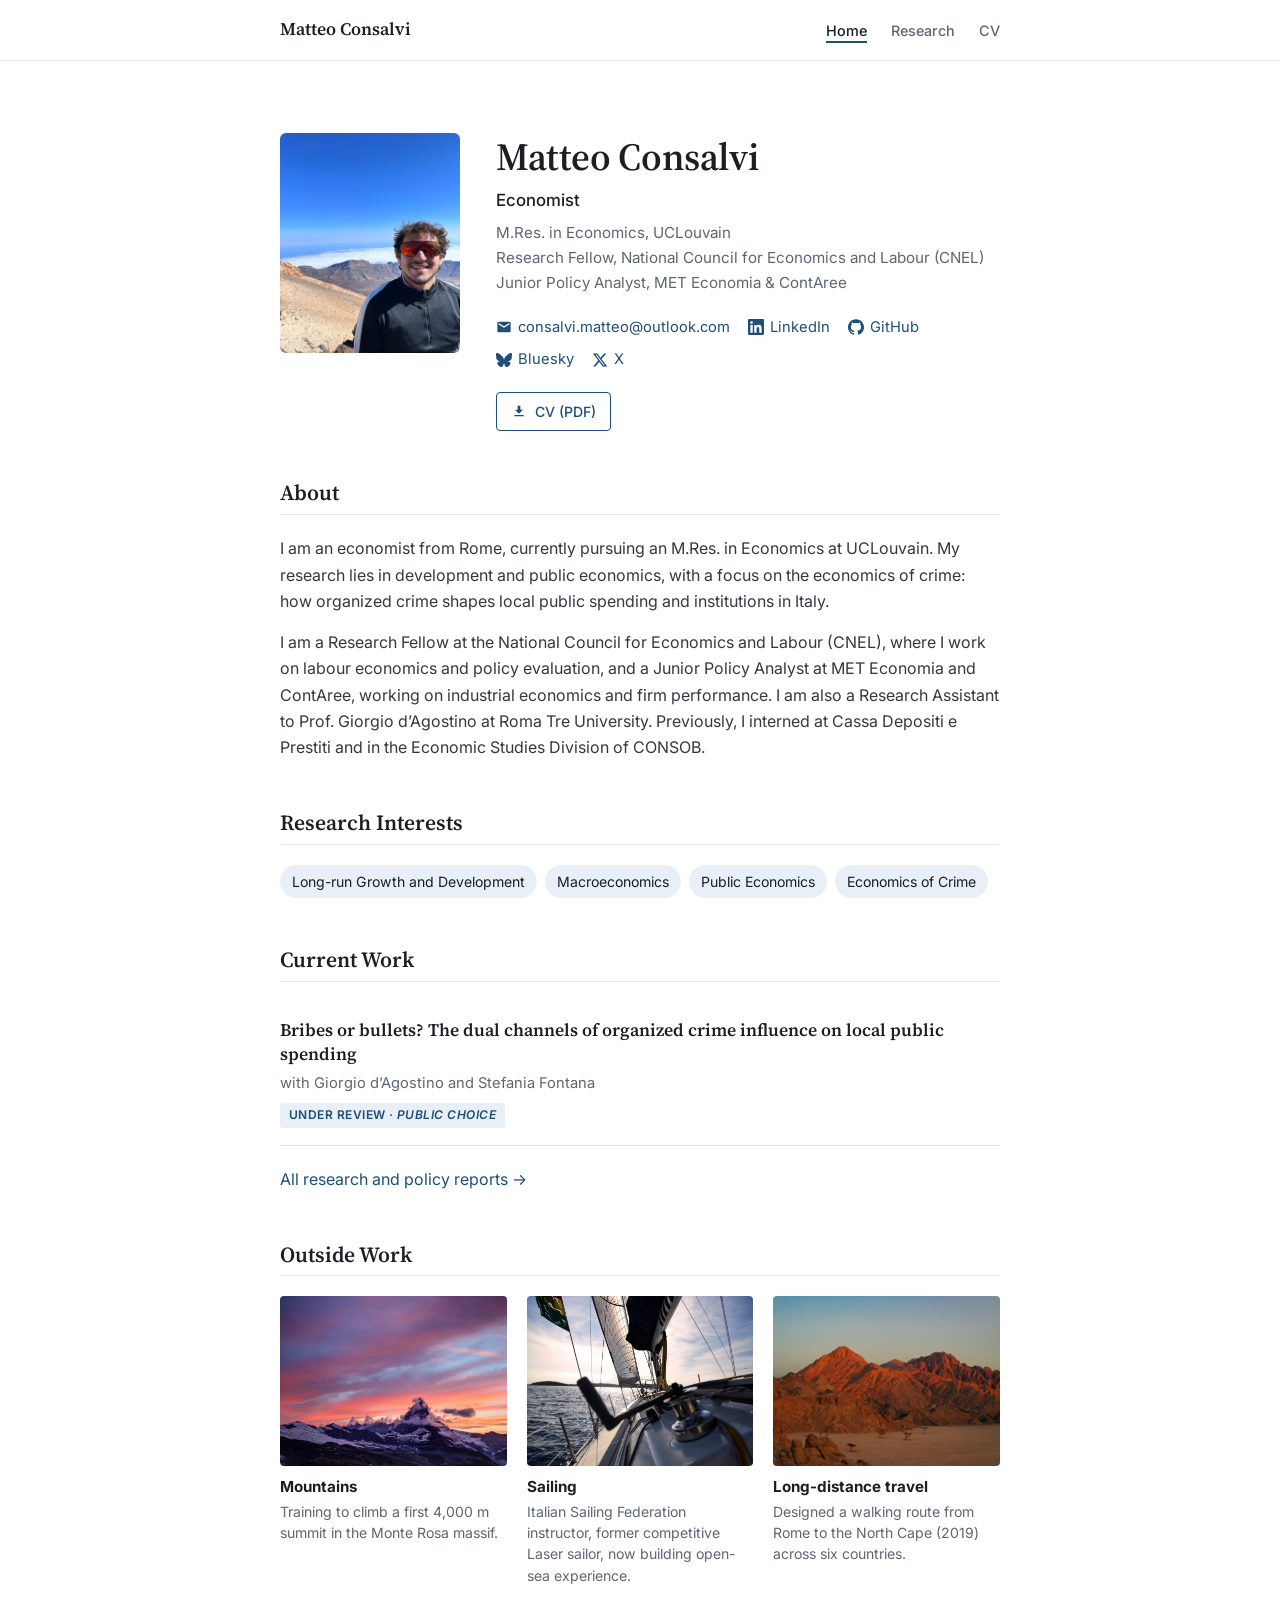
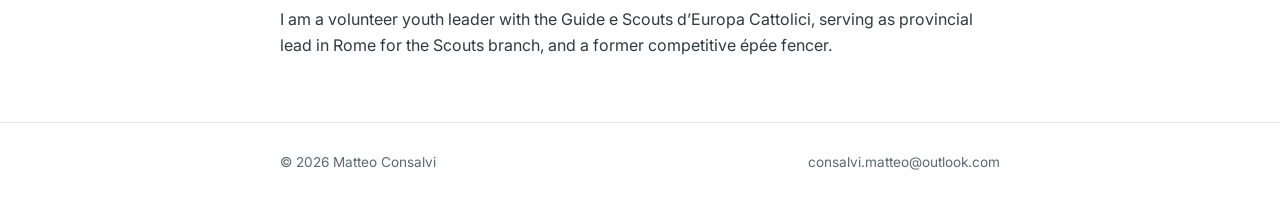
==== commit 0b0f44bc: "Remove references, rename interest to long-run growth, add top spacing Co-Authored-By: Claude Opus 5" ====
--- a/index.html
+++ b/index.html
@@ -96,7 +96,7 @@
     <section aria-labelledby="interests">
       <h2 id="interests">Research Interests</h2>
       <ul class="interests">
-        <li>Development Economics</li>
+        <li>Long-run Growth and Development</li>
         <li>Macroeconomics</li>
         <li>Public Economics</li>
         <li>Economics of Crime</li>
--- a/style.css
+++ b/style.css
@@ -79,7 +79,7 @@
 }
 
 /* ─── MAIN ─── */
-main { padding: 3.5rem 0 4rem; }
+main.container { padding-top: 4.5rem; padding-bottom: 4rem; }
 
 h1, h2, h3 { font-family: var(--serif); color: var(--ink); font-weight: 600; line-height: 1.25; }
 h1 { font-size: clamp(1.9rem, 5vw, 2.4rem); letter-spacing: -0.01em; }
@@ -181,9 +181,6 @@
 .kv dt { font-weight: 600; color: var(--ink); }
 .kv dd { color: var(--body); }
 
-.refs { display: grid; grid-template-columns: repeat(auto-fit, minmax(240px, 1fr)); gap: 1.25rem; }
-.refs p { font-size: 0.93rem; color: var(--muted); }
-.refs strong { display: block; color: var(--ink); font-size: 1rem; }
 
 /* ─── OUTSIDE WORK ─── */
 .outside {
@@ -206,7 +203,7 @@
 
 /* ─── MOBILE ─── */
 @media (max-width: 640px) {
-  main { padding-top: 2.25rem; }
+  main.container { padding-top: 3rem; }
   .nav-links { gap: 1rem; }
   .profile { grid-template-columns: 1fr; gap: 1.5rem; }
   .profile-photo { width: 140px; height: 170px; }
